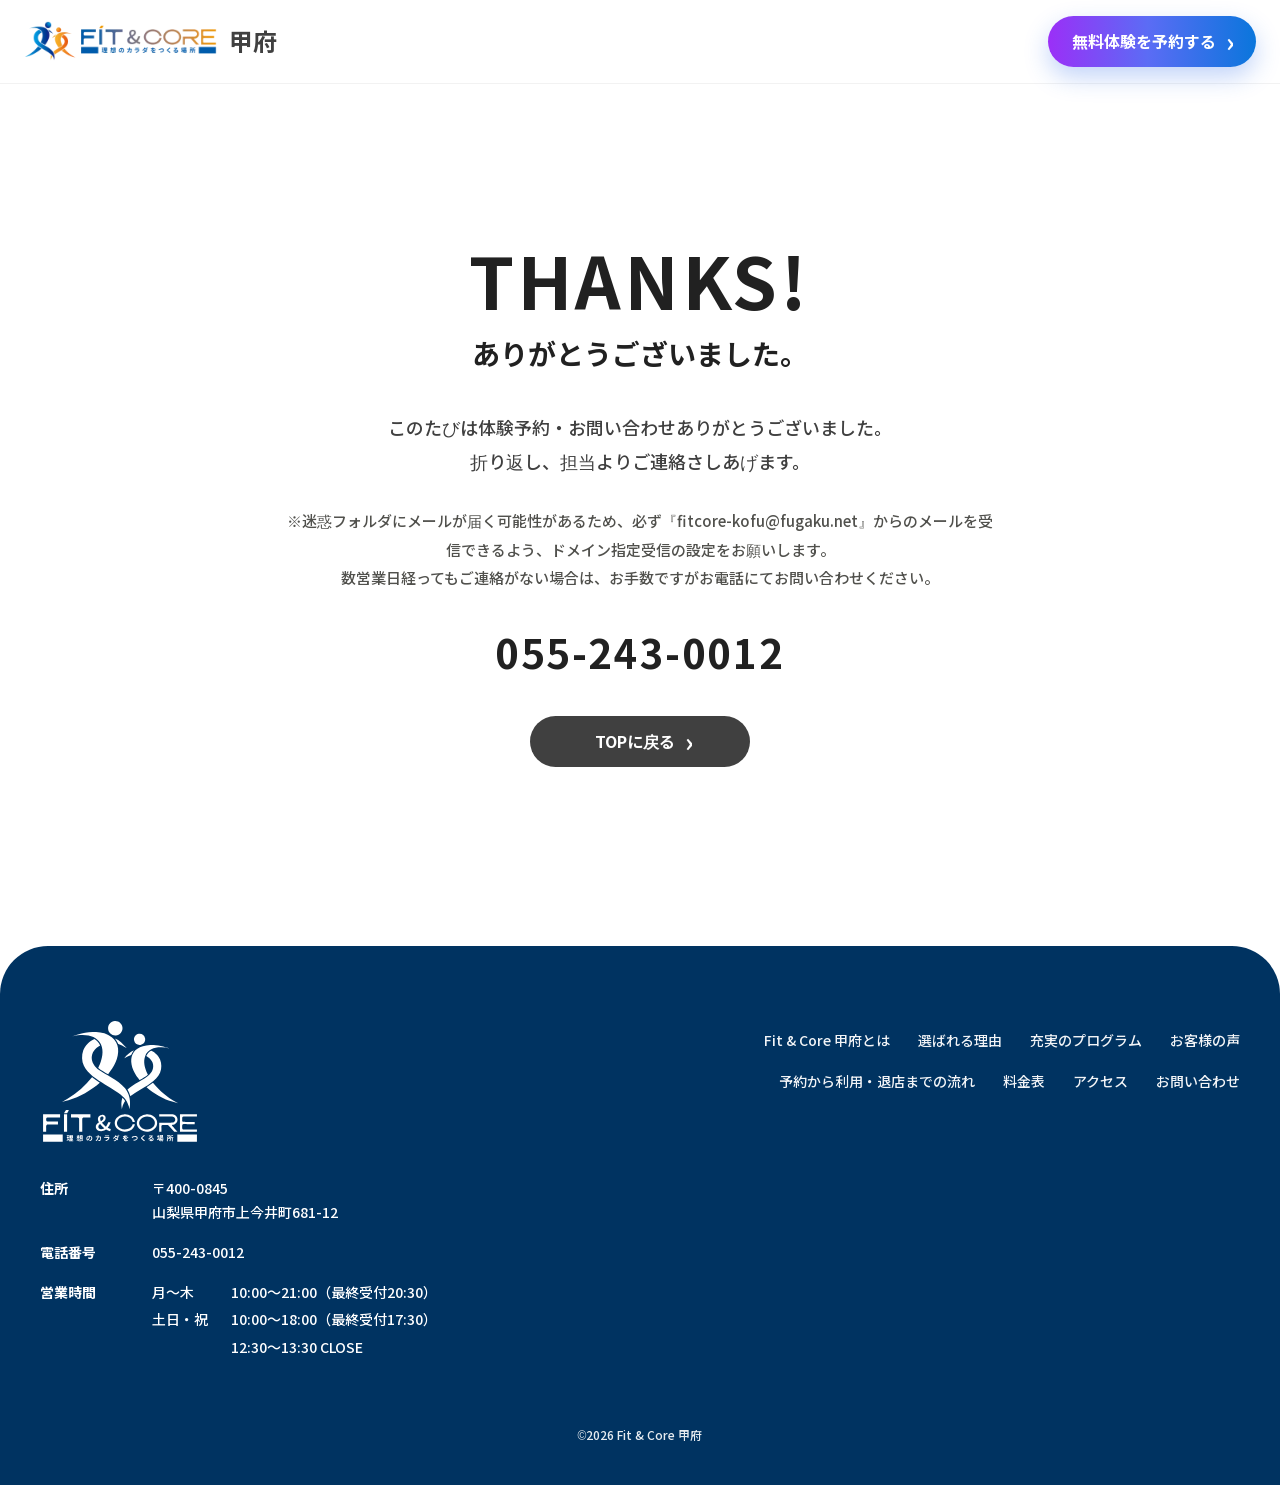
==== thanks.html @ cb9cdcf3 "サンクスページを追加し、TOPと同トーンで完了画面を実装 Co-authored-by: Cursor <cursoragent@cursor.com>" ====
<!DOCTYPE html>
<html lang="ja">
<head>
  <meta charset="UTF-8">
  <meta name="viewport" content="width=device-width, initial-scale=1.0">
  <meta name="description" content="FIT＆CORE 甲府 — お問い合わせ・無料体験予約ありがとうございました。">
  <meta name="robots" content="noindex">
  <title>送信完了 | FIT＆CORE 甲府</title>

  <link rel="preload" href="assets/fonts/noto-sans-jp-subset.woff2" as="font" type="font/woff2" crossorigin>
  <link rel="stylesheet" href="css/fonts.css?v=20260717c">
  <link rel="stylesheet" href="css/style.min.css?v=20260721a">
</head>
<body>
  <div class="site">
  <header class="header">
    <div class="header__inner">
      <a class="header__logo" href="index.html">
        <img src="assets/images/logo-02.webp" alt="FIT＆CORE" width="241" height="50" decoding="async" fetchpriority="low">
        <span class="header__logo-sub">甲府</span>
      </a>
      <a class="btn btn--primary btn--sm header__cta" href="index.html#contact">無料体験を予約する<span class="btn__arrow" aria-hidden="true"></span></a>
      <button class="header__menu-btn" type="button" aria-label="メニューを開く" aria-expanded="false" aria-controls="header-nav">
        <span></span><span></span><span></span>
      </button>
    </div>
  </header>

  <main id="top">
    <section class="section thanks" aria-label="送信完了">
      <div class="thanks__bg" aria-hidden="true">
        <picture>
          <source srcset="assets/images/feature-bg-wave_sp.webp" media="(max-width: 768px)" type="image/webp">
          <img src="assets/images/feature-bg-wave.webp" alt="" width="1512" height="689" decoding="async">
        </picture>
      </div>
      <div class="container">
        <div class="thanks__content">
          <h1 class="thanks__title">THANKS!</h1>
          <p class="thanks__subtitle">ありがとうございました。</p>
          <p class="thanks__message">
            このたびは体験予約・お問い合わせありがとうございました。<br>
            折り返し、担当よりご連絡さしあげます。
          </p>
          <p class="thanks__note">
            ※迷惑フォルダにメールが届く可能性があるため、必ず『fitcore-kofu@fugaku.net』からのメールを受信できるよう、ドメイン指定受信の設定をお願いします。<br>
            数営業日経ってもご連絡がない場合は、お手数ですがお電話にてお問い合わせください。
          </p>
          <a class="thanks__tel" href="tel:0552430012">055-243-0012</a>
          <a class="btn btn--dark btn--sm thanks__back" href="index.html">TOPに戻る<span class="btn__arrow" aria-hidden="true"></span></a>
        </div>
      </div>
    </section>
  </main>

  <footer class="footer">
    <div class="container footer__inner">
      <div class="footer__brand">
        <img class="footer__logo" src="assets/images/logo-footer.svg" alt="FIT＆CORE 甲府" width="160" height="127" loading="lazy" decoding="async">
        <dl class="footer__info">
          <div class="footer__info-row">
            <dt>住所</dt>
            <dd>〒400-0845<br>山梨県甲府市上今井町681-12</dd>
          </div>
          <div class="footer__info-row">
            <dt>電話番号</dt>
            <dd><a href="tel:0552430012">055-243-0012</a></dd>
          </div>
          <div class="footer__info-row">
            <dt>営業時間</dt>
            <dd>
              <dl class="access__hours footer__hours">
                <div class="access__hours-row">
                  <dt>月〜木</dt>
                  <dd>10:00〜21:00（最終受付20:30）</dd>
                </div>
                <div class="access__hours-row">
                  <dt>土日・祝</dt>
                  <dd>10:00〜18:00（最終受付17:30）</dd>
                </div>
                <div class="access__hours-row">
                  <dt></dt>
                  <dd>12:30〜13:30 CLOSE</dd>
                </div>
              </dl>
            </dd>
          </div>
        </dl>
      </div>
      <nav class="footer__nav" aria-label="フッターナビゲーション">
        <ul class="footer__nav-row">
          <li><a href="index.html#about">Fit &amp; Core 甲府とは</a></li>
          <li><a href="index.html#about">選ばれる理由</a></li>
          <li><a href="index.html#program">充実のプログラム</a></li>
          <li><a href="index.html#reviews">お客様の声</a></li>
        </ul>
        <ul class="footer__nav-row">
          <li><a href="index.html#flow">予約から利用・退店までの流れ</a></li>
          <li><a href="index.html#price-table">料金表</a></li>
          <li><a href="index.html#access">アクセス</a></li>
          <li><a href="index.html#contact">お問い合わせ</a></li>
        </ul>
      </nav>
    </div>
    <p class="footer__copy">&copy;2026 Fit &amp; Core 甲府</p>
  </footer>
  </div>

  <div class="header__overlay" id="header-nav" aria-hidden="true" inert>
    <nav class="header__nav" aria-label="メインナビゲーション">
      <a href="index.html#about">Fit &amp; Core 甲府とは</a>
      <a href="index.html#program">充実のプログラム</a>
      <a href="index.html#reviews">お客様の声</a>
      <a href="index.html#flow">予約から利用・退店までの流れ</a>
      <a href="index.html#price-table">料金表</a>
      <a href="index.html#access">アクセス</a>
      <a href="index.html#contact">お問い合わせ</a>
      <a class="btn btn--primary btn--sm header__nav-cta" href="index.html#contact">無料体験を予約する<span class="btn__arrow" aria-hidden="true"></span></a>
    </nav>
  </div>

  <script src="js/main.js?v=20260717c" defer></script>
</body>
</html>
---- css/fonts.css ----
@font-face {
  font-family: "Noto Sans JP";
  font-style: normal;
  font-weight: 400 700;
  font-display: swap;
  src: url("../assets/fonts/noto-sans-jp-subset.woff2") format("woff2");
}
---- css/style.min.css ----
:root{--color-primary:#025cad;--color-primary-dark:#003361;--color-primary-flow:#377fc1;--color-orange:#ef790f;--color-orange-accent:#f25d01;--color-orange-light:#ff9f49;--color-text:#404040;--color-text-muted:#51514d;--color-text-dark:#212121;--color-text-news:#364153;--color-bg:#ffffff;--color-bg-beige:#fefaf6;--color-bg-beige-2:#fdf9f6;--color-bg-blue-light:#f3f9ff;--color-bg-blue-wave:#b2d5f4;--color-bg-blue-soft:#d2e5f7;--color-star:#ef790f;--color-tag-bg:#f1f4fd;--color-tag-text:#7d9ee8;--color-required:#d64a3f;--color-input-bg:#f1f1f1;--color-dark-btn:#404040;--color-submit:#51514d;--font-sans:"Noto Sans JP",sans-serif;--site-max:1920px;--site-width:min(100vw, var(--site-max));--container:min(1200px, calc(100% - 48px));--radius-sm:12px;--radius-md:16px;--radius-lg:24px;--radius-pill:67px;--shadow-card:0 4px 24px rgba(2, 92, 173, 0.06)}*,::after,::before{box-sizing:border-box}picture{display:block}.hero__visual picture{width:100%;height:100%}.hero__decor picture{width:100%}.about__bg picture,.about__photos picture,.access__accent picture,.contact__bg picture,.facility__bg picture,.flow__bg picture,.pricing__bg picture,.programs__bg picture,.reviews__accents picture,.thanks__bg picture{display:contents}.campaign-banner picture,.facility-card picture,.pricing-campaign picture,.pricing-visit picture{width:100%}html{scroll-behavior:smooth;scroll-padding-top:96px}body{margin:0;font-family:var(--font-sans);font-size:16px;line-height:1.7;color:var(--color-text);background:#fff}.site{width:100%;max-width:var(--site-max);margin-inline:auto;overflow-x:hidden;background:var(--color-bg)}img{max-width:100%;height:auto;vertical-align:middle}a{color:inherit;text-decoration:none}ul{margin:0;padding:0;list-style:none}.container{width:var(--container);margin-inline:auto}.visually-hidden{position:absolute;width:1px;height:1px;padding:0;margin:-1px;overflow:hidden;clip:rect(0,0,0,0);white-space:nowrap;border:0}.btn{display:inline-flex;align-items:center;justify-content:center;gap:8px;font-family:var(--font-sans);font-weight:500;border:none;cursor:pointer;transition:opacity .2s,transform .2s}.btn:hover{opacity:.9}.btn__arrow{display:inline-flex;align-items:center;justify-content:center;flex-shrink:0;line-height:1}.btn__arrow::after{content:"›";font-size:1.55em;font-weight:700;line-height:1;transform:translateY(-.05em)}.btn--primary{background:linear-gradient(90deg,#9b2ff7 0,#5b6cf5 48%,#0a76dc 100%);color:#fff;border-radius:var(--radius-pill);box-shadow:0 10px 24px rgba(37,99,235,.28)}.btn--orange{background:var(--color-orange-accent);color:#fff;border-radius:var(--radius-pill)}.btn--dark{background:var(--color-dark-btn);color:#fff;border-radius:var(--radius-pill)}.btn--submit{background:var(--color-submit);color:#fff;border-radius:71px;min-width:296px;min-height:49px;font-size:14px;font-weight:700}.btn--sm{min-height:51px;padding:0 22px 0 24px;gap:10px;font-size:16px;font-weight:700}.btn--lg{min-height:77px;padding:0 40px;gap:12px;font-size:24px;font-weight:700}.btn--lg .btn__arrow::after{font-size:1.7em}.btn--sm .btn__arrow::after{font-size:1.6em}.hero .btn--lg{width:100%;max-width:420px;padding:0 36px 0 32px;justify-content:center}.hero .btn--lg .btn__arrow{margin-left:auto}.section-heading{margin-bottom:40px}.section-heading--center{display:flex;flex-direction:column;align-items:center;justify-content:flex-start;text-align:center}.section-heading--white .section-heading__title{color:#fff}.section-heading__dots{display:block;width:46px;height:10px;margin:0 0 16px;padding:0;position:relative;flex-shrink:0;line-height:0}.section-heading--center .section-heading__dots{margin-inline:auto}.section-heading__dots::before{content:"";display:block;width:10px;height:10px;border-radius:50%;background:var(--color-primary);box-shadow:18px 0 0 #ffcf21,36px 0 0 #ef9805}.section-heading__title{margin:0;font-size:clamp(1.5rem, 3vw, 2.25rem);font-weight:700;line-height:1.5;color:var(--color-text)}.section-heading--center .section-heading__title{width:fit-content;max-width:100%;margin-inline:auto;text-align:center}.section-heading__title--sm{font-size:clamp(1.25rem, 2.5vw, 2rem)}.section-heading__title--blue{color:var(--color-primary);font-size:clamp(1.75rem, 3vw, 2.5rem)}.section-heading--inline{margin-bottom:24px}.section{padding:80px 0}.header{position:sticky;top:0;z-index:100;background:rgba(255,255,255,.96);backdrop-filter:blur(8px);border-bottom:1px solid rgba(0,0,0,.05)}.header__inner{display:flex;align-items:center;justify-content:space-between;gap:16px;width:100%;max-width:none;min-height:83px;padding-inline:24px}.header__logo{display:flex;align-items:center;gap:12px}.header__logo img{width:auto;height:40px}.header__logo-sub{font-size:24px;font-weight:700;color:var(--color-text)}.header__menu-btn{display:none;position:relative;z-index:120;flex-direction:column;justify-content:center;gap:5px;width:44px;height:44px;padding:0;background:0 0;border:none;cursor:pointer}.header__menu-btn span{display:block;width:22px;height:2px;margin-inline:auto;background:var(--color-text);border-radius:1px;transition:transform .28s ease,opacity .2s ease;transform-origin:center}.header__overlay{display:none}.header__nav{display:none}.br-pc{display:inline}.hero{position:relative;overflow:hidden;background:#fff}.hero__visual{position:absolute;z-index:1;pointer-events:none}.hero__visual img{display:block;width:100%;height:100%;object-fit:cover;object-position:top center;border-radius:0}.hero__decor{position:absolute;left:0;right:0;bottom:0;z-index:3;pointer-events:none;line-height:0}.hero__wave{display:block;width:100%;height:auto}.hero__fade{position:absolute;z-index:2;pointer-events:none}.hero__bottom-fade{position:absolute;left:0;right:0;bottom:0;z-index:3;height:clamp(120px,20vw,220px);pointer-events:none;background:linear-gradient(to bottom,rgba(255,255,255,0) 0,rgba(255,255,255,.35) 35%,rgba(255,255,255,.75) 65%,rgba(255,255,255,.95) 85%,#fff 100%)}.hero__inner{position:relative;z-index:4}.hero__content{position:relative;width:100%}.hero__title{margin:0 0 20px;font-size:clamp(2.5rem, 5vw, 4.5rem);font-weight:700;line-height:1.25;color:var(--color-text);letter-spacing:.02em}.hero__lead{margin:0 0 36px;font-size:20px;font-weight:500;line-height:1.7;color:var(--color-text)}.hero__campaign{position:relative;width:100%;max-width:420px;margin-bottom:28px;padding-top:18px}.hero__campaign-note{position:absolute;top:0;left:50%;z-index:2;transform:translateX(-50%);display:inline-flex;align-items:center;justify-content:center;margin:0;padding:6px 18px;white-space:nowrap;font-size:15px;font-weight:700;line-height:1.4;color:var(--color-primary);background:#fff;border:1.5px solid var(--color-primary);border-radius:var(--radius-pill)}.hero__zeros{display:flex;align-items:stretch;gap:0;padding:28px 12px 22px;background:#fff;border:1px solid #e6e6e6;border-radius:20px;box-shadow:0 8px 28px rgba(64,64,64,.06)}.hero__zero{flex:1;display:flex;flex-direction:column;align-items:center;justify-content:center;text-align:center;padding:0 8px}.hero__zero+.hero__zero{border-left:1.5px dotted #cfcfcf}.hero__zero-label{margin:0 0 4px;font-size:15px;font-weight:700;line-height:1.4;color:var(--color-text)}.hero__zero-value{margin:0;font-size:18px;font-weight:700;color:var(--color-orange);line-height:1}.hero__zero-value span{font-size:clamp(2.75rem, 5vw, 3.75rem);font-family:Helvetica,Arial,"Noto Sans JP",sans-serif;font-weight:700;line-height:1;letter-spacing:-.02em}@media (min-width:1024px){.hero{min-height:980px}.hero__visual{top:0;right:0;left:45%;bottom:0;width:auto;height:auto}.hero__visual img{object-position:58% top}.hero__decor{width:100%;bottom:-38%}.hero__fade{top:0;bottom:0;left:45%;width:min(220px,16vw);background:linear-gradient(90deg,#fff 0,rgba(255,255,255,.85) 28%,rgba(255,255,255,.35) 62%,rgba(255,255,255,0) 100%)}.hero__bottom-fade{height:200px}.hero__inner{padding:56px 24px 140px;padding-left:max(24px,calc((var(--site-width) - 1512px)/ 2 + 80px))}.hero__content{max-width:520px;margin:0}.hero__title{font-size:64px}.hero__campaign-note{font-size:16px;padding:7px 22px}.hero__zeros{padding:32px 8px 24px}.hero__zero-label{font-size:16px}.hero__zero-value{font-size:20px}.hero__zero-value span{font-size:64px}}@media (max-width:1023px){.hero{min-height:auto;padding-bottom:0}.hero__visual{position:relative;width:100%;height:320px;margin-bottom:0;overflow:hidden}.hero__visual::after{content:"";position:absolute;left:0;right:0;bottom:0;z-index:2;height:clamp(120px,32vw,180px);pointer-events:none;background:linear-gradient(to bottom,rgba(255,255,255,0) 0,rgba(255,255,255,.25) 28%,rgba(255,255,255,.7) 58%,rgba(255,255,255,.95) 82%,#fff 100%)}.hero__decor{position:absolute;left:0;right:0;bottom:-18%}.hero__fade{display:none}.hero__bottom-fade{display:none}.hero__inner{padding:28px 24px 100px}.hero__campaign{max-width:none}.hero__campaign-note{font-size:13px;padding:5px 14px}.hero .btn--lg{max-width:none;font-size:18px;min-height:64px}}.campaign-banner{position:relative;z-index:5;padding:0 0 48px;margin-top:-200px;background:0 0}.campaign-banner__img{display:block;width:100%;max-width:900px;margin-inline:auto;border-radius:23px}@media (max-width:1023px){.campaign-banner{margin-top:-96px;padding:0 16px 32px}}.about{position:relative;overflow:hidden;background:#fff;padding-top:100px;padding-bottom:100px}.about__bg{position:absolute;inset:0;z-index:0;pointer-events:none}.about__bg img{position:absolute;left:0;top:2%;width:100%;height:auto;max-width:none}.about>.container{position:relative;z-index:1}.about__top{display:grid;grid-template-columns:minmax(280px,380px) 1fr;gap:64px 72px;align-items:start;margin-bottom:96px}.about__photos{position:relative;min-height:360px}.about__photo{border-radius:16px;object-fit:cover}.about__photo--1{position:relative;z-index:2;width:74%;box-shadow:0 12px 32px rgba(64,64,64,.12)}.about__photo--2{position:absolute;right:0;bottom:0;width:58%;box-shadow:0 12px 32px rgba(64,64,64,.12)}.about .section-heading{margin-bottom:0}.about .section-heading__dots{margin-bottom:24px}.about .section-heading__title{font-size:clamp(1.5rem, 2.6vw, 2rem);line-height:1.75}.about .section-heading__title::after{content:"";display:block;width:72px;height:5px;margin-top:28px;background:var(--color-primary);border-radius:3px}.about__text p{margin:28px 0 0;font-size:16px;font-weight:500;line-height:2;color:var(--color-text)}.about__text p+p{margin-top:20px}.feature-cards{display:grid;grid-template-columns:repeat(3,1fr);gap:32px}.feature-card{display:flex;flex-direction:column;align-items:center;padding:48px 28px 44px;text-align:center;background:#fffaf7;border-radius:20px}.feature-card__icon{display:flex;align-items:center;justify-content:center;width:72px;height:72px;margin-bottom:28px}.feature-card__icon img{display:block;width:100%;height:100%;object-fit:contain}.feature-card__title{margin:0;font-size:22px;font-weight:700;color:var(--color-text);line-height:1.4}.feature-card__title::after{content:"";display:block;width:56px;height:4px;margin:18px auto 0;background:var(--color-primary);border-radius:2px}.feature-card__text{margin:20px 0 0;font-size:15px;font-weight:500;color:var(--color-text-muted);line-height:1.8}.programs{position:relative;overflow:hidden;background:#fff;padding-top:clamp(140px,14vw,220px);padding-bottom:clamp(140px,14vw,220px);min-height:calc(var(--site-width) * 689 / 1512 + 120px)}.programs__bg{position:absolute;inset:0;z-index:0;pointer-events:none}.programs__bg img{position:absolute;left:0;top:0;width:100%;height:100%;max-width:none;object-fit:contain;object-position:center center}.programs .container{position:relative;z-index:1}.programs__intro{margin-bottom:0}.programs .section-heading{margin-bottom:56px}.programs__grid{display:grid;grid-template-columns:minmax(280px,1fr) minmax(320px,1.05fr);gap:48px 64px;align-items:center}.programs__catch{margin:0 0 20px;font-size:clamp(1.75rem, 3vw, 2.75rem);font-weight:700;color:var(--color-primary);line-height:1.35}.programs__catch::after{content:"";display:block;width:72px;height:5px;margin-top:18px;background:var(--color-orange-accent);border-radius:3px}.programs__lead p{margin:0;font-size:18px;font-weight:500;line-height:1.8;color:var(--color-text)}.program-tags{display:grid;grid-template-columns:1fr 1fr;gap:16px 18px}.program-tags li{display:flex;flex-direction:column;align-items:center;justify-content:center;min-height:88px;padding:18px 16px;font-size:18px;font-weight:700;color:var(--color-primary);text-align:center;line-height:1.4;background:#fff;border:1.5px solid #b7d4ef;border-radius:16px;box-shadow:none}.program-tags small{font-size:13px;font-weight:700}.facility{position:relative;overflow:hidden;background:#fff;padding-top:0;padding-bottom:120px}.facility__bg{position:absolute;inset:0;z-index:0;pointer-events:none}.facility__bg-wave{position:absolute;left:0;top:0;width:100%;height:auto;max-width:none;z-index:2}.facility__bg-fill{position:absolute;left:0;right:0;top:clamp(160px,22vw,280px);bottom:0;width:100%;height:auto;object-fit:cover;object-position:center top;max-width:none;z-index:1}.facility>.container{position:relative;z-index:1;padding-top:clamp(220px,30vw,360px)}.facility .section-heading--inline{margin-bottom:40px}.facility .section-heading__title--blue{font-size:clamp(1.75rem, 3vw, 2.25rem)}.facility .section-heading__title--blue::after{content:"";display:block;width:64px;height:5px;margin-top:14px;background:var(--color-primary);border-radius:3px}.facility__grid{display:grid;grid-template-columns:repeat(6,1fr);gap:24px}.facility-card{grid-column:span 2;margin:0;padding:14px;overflow:hidden;background:#fff;border-radius:20px;box-shadow:0 8px 24px rgba(2,92,173,.06)}.facility-card--large{grid-column:span 3}.facility-card img{display:block;width:100%;aspect-ratio:16/11;object-fit:cover;border-radius:12px}.facility-card--large img{aspect-ratio:16/10}.facility-card__body{padding:16px 4px 8px}.facility-card__name{margin:0 0 8px;font-size:16px;font-weight:700;color:var(--color-text);line-height:1.4}.facility-card__desc{margin:0;font-size:13px;font-weight:500;color:var(--color-text-muted);line-height:1.6}.reviews{position:relative;overflow:hidden;background:#fff;padding-top:120px;padding-bottom:120px}.reviews__accents{position:absolute;inset:0;z-index:0;pointer-events:none}.reviews__accent{position:absolute;display:block;width:min(440px,40vw);height:auto;max-width:none}.reviews__accent--left{left:-18%;top:48%;transform:translateY(-50%);width:min(520px,46vw)}.reviews__accent--right{right:-14%;top:48%;transform:translateY(-50%);width:min(480px,42vw)}.reviews>.container{position:relative;z-index:1}.reviews .section-heading{margin-bottom:48px}.reviews__grid{display:grid;grid-template-columns:repeat(2,1fr);gap:28px;margin-bottom:48px}.review-card{position:relative;padding:28px 32px 32px;background:#fffaf7;border-radius:16px;overflow:hidden}.review-card__head{display:flex;align-items:center;justify-content:space-between;gap:16px;margin-bottom:18px}.review-card__meta{display:inline-flex;align-items:center;gap:12px;font-size:20px;font-weight:700;color:var(--color-text);line-height:1.3}.review-card__meta::before{content:"";display:block;width:5px;height:1.15em;flex-shrink:0;background:var(--color-orange-accent);border-radius:2px}.review-card__stars{color:var(--color-star);font-size:20px;letter-spacing:2px;line-height:1}.review-card p{position:relative;z-index:1;margin:0;font-size:16px;font-weight:500;line-height:1.8;color:var(--color-text)}.reviews__action{text-align:center}.reviews__action .btn{min-width:280px;min-height:56px;padding:0 36px;font-size:18px;font-weight:700}.flow{padding:0}.flow__panel{position:relative;overflow:hidden;margin:0 24px;padding:120px 0;background:var(--color-primary-flow);border-radius:48px}.flow__bg{position:absolute;inset:0;z-index:0;pointer-events:none}.flow__bg img{position:absolute;left:0;top:0;width:100%;height:100%;max-width:none;object-fit:cover;object-position:center center}.flow__panel .container{position:relative;z-index:1}.flow__grid{display:grid;grid-template-columns:repeat(2,1fr);gap:16px}.flow-card{padding:32px;background:#fff;border-radius:var(--radius-md)}.flow-card__step{margin:0 0 8px;font-size:24px;font-weight:700;color:var(--color-orange-accent)}.flow-card__title{margin:0 0 12px;font-size:24px;font-weight:700;color:var(--color-primary)}.flow-card__text{margin:0;font-size:18px;font-weight:700;color:var(--color-primary);line-height:1.6}.pricing{position:relative;overflow:hidden;background:#fff;padding-top:clamp(100px,11vw,160px);padding-bottom:120px}.pricing__bg{position:absolute;inset:0;z-index:0;pointer-events:none}.pricing__bg-wave{position:absolute;left:0;top:clamp(72px,8vw,120px);width:100%;height:auto;max-width:none;z-index:1}.pricing__bg-fill{position:absolute;left:0;right:0;top:clamp(260px,32vw,420px);bottom:0;background:var(--color-bg-beige);z-index:0}.pricing .container{position:relative;z-index:1}.pricing .section-heading{margin-top:0;margin-bottom:40px}.pricing-campaign{display:block;position:relative;z-index:2;max-width:960px;margin:0 auto clamp(200px,26vw,360px);transition:opacity .2s ease,transform .2s ease}.pricing-campaign:hover{opacity:.96;transform:translateY(-2px)}.pricing-campaign__img{display:block;width:100%;height:auto;border-radius:24px}.pricing-visit{display:block;max-width:912px;margin:0 auto 48px;transition:opacity .2s ease,transform .2s ease}.pricing-visit:hover{opacity:.96;transform:translateY(-2px)}.pricing-visit__img{display:block;width:100%;height:auto}.yen{display:inline-block;font-size:.68em;font-weight:700;line-height:1;margin-left:.05em;transform:translateY(-.05em)}.price-cards{display:flex;flex-direction:column;gap:20px;max-width:912px;margin-inline:auto}.price-card{padding:28px 36px 32px;background:#fff;border:1px solid rgba(64,64,64,.08);border-radius:var(--radius-md);box-shadow:0 8px 28px rgba(64,64,64,.06)}.price-card__label{display:flex;align-items:center;gap:12px;margin:0 0 18px;font-size:22px;font-weight:700;color:#f68824;line-height:1.3}.price-card__label::before{content:"";display:block;width:5px;height:1.15em;flex-shrink:0;background:#f68824;border-radius:2px}.price-promo{display:flex;align-items:center;justify-content:space-between;gap:16px;margin-bottom:16px;padding:14px 22px;background:#f68824;border-radius:8px;color:#fff;font-size:16px;font-weight:700;line-height:1.4}.price-promo strong{font-size:1.35em;font-weight:700}.price-card__sub{margin:8px 0 12px;font-size:18px;font-weight:700;color:var(--color-text)}.price-row{display:flex;align-items:center;justify-content:space-between;gap:16px;padding:10px 4px;font-size:18px;font-weight:700;color:var(--color-text)}.price-row__value{font-size:20px;white-space:nowrap}.price-row__value em{font-style:normal;color:#f68824}.price-ticket{display:flex;align-items:center;gap:12px;padding:14px 4px;font-weight:700;color:var(--color-text)}.price-ticket__count{flex-shrink:0;font-size:18px}.price-pilates__line,.price-ticket__line{flex:1 1 auto;min-width:24px;height:0;border-top:2px dotted #cfcfcf}.price-ticket__unit{flex-shrink:0;padding:6px 12px;font-size:14px;color:var(--color-orange-accent);border:1.5px solid var(--color-orange-accent);border-radius:6px;white-space:nowrap}.price-ticket__total{flex-shrink:0;font-size:22px;white-space:nowrap}.price-pilates{display:flex;align-items:center;gap:12px;padding:14px 4px;font-weight:700;color:var(--color-text)}.price-pilates__count{flex-shrink:0;min-width:2.2em;font-size:18px}.price-badge{flex-shrink:0;display:inline-flex;align-items:center;justify-content:center;padding:4px 12px;font-size:13px;font-weight:700;line-height:1.3;border-radius:999px;white-space:nowrap}.price-badge--member{color:var(--color-primary);border:1.5px solid var(--color-primary);background:#fff}.price-badge--guest{color:#888;border:1.5px solid #bdbdbd;background:#fff}.price-pilates__time{flex-shrink:0;font-size:16px;white-space:nowrap}.price-pilates__price{flex-shrink:0;font-size:22px;white-space:nowrap}.access{position:relative;overflow:hidden;background:#fff;padding-top:100px;padding-bottom:120px}.access .section-heading{margin-bottom:56px}.access__grid{display:grid;grid-template-columns:1fr 1fr;gap:48px 56px;align-items:start}.access__map-col{position:relative;display:flex;flex-direction:column;align-items:center;gap:28px}.access__accent{position:absolute;left:-28%;top:8%;z-index:0;width:min(420px,70%);pointer-events:none;opacity:.55}.access__accent img{display:block;width:100%;height:auto}.access__map{position:relative;z-index:1;width:100%;overflow:hidden;border-radius:28px;aspect-ratio:1/1;background:#f3f3f3}.access__map iframe{display:block;width:100%;height:100%;border:0}.access__action{position:relative;z-index:1;text-align:center}.access__action .btn{min-width:240px;min-height:56px;padding:0 32px;font-size:18px;font-weight:700}.access__info{padding:36px 40px 40px;background:#fef8f4;border-radius:28px}.access__block{margin-bottom:28px}.access__block:last-of-type{margin-bottom:24px}.access__label{margin:0 0 10px;font-size:18px;font-weight:700;color:var(--color-orange-accent);line-height:1.4}.access__block p{margin:0;font-size:18px;font-weight:700;line-height:1.7;color:var(--color-text)}.access__contact{display:flex;flex-direction:column;align-items:flex-start;gap:12px}.access__line{display:inline-flex;align-items:center;justify-content:center;min-width:220px;min-height:48px;padding:10px 24px;font-size:16px;font-weight:700;color:#fff;background:#06c755;border-radius:var(--radius-pill);line-height:1.2;transition:opacity .2s ease,transform .2s ease}.access__line:hover{opacity:.92}.access__tel{display:inline-flex;align-items:center;justify-content:flex-start;padding:0;font-size:28px;font-weight:700;color:var(--color-text);background:0 0;border:none;border-radius:0;line-height:1.2}.access__hours{margin:0;display:flex;flex-direction:column;gap:6px}.access__hours-row{display:grid;grid-template-columns:5.5em 1fr;gap:12px 16px;align-items:baseline}.access__hours-row dd,.access__hours-row dt{margin:0;font-size:18px;font-weight:700;line-height:1.7;color:var(--color-text)}.access__hours-row dt{white-space:nowrap}.access__parking{margin:8px 0 0;font-size:20px;font-weight:700;color:var(--color-orange-accent);line-height:1.4}.news{padding-top:100px;padding-bottom:120px;background:#fff}.news .section-heading{margin-bottom:48px}.news-list{max-width:960px;margin-inline:auto;border-top:1px solid #e5e7eb}.news-item{border-bottom:1px solid #e5e7eb}.news-item__link{display:grid;grid-template-columns:140px minmax(0,1fr) auto;gap:24px;align-items:center;padding:28px 8px 28px 0;color:inherit}.news-item__link:hover .news-item__title{color:var(--color-primary)}.news-item__thumb{width:140px;height:100px;flex-shrink:0;border-radius:12px;background:url("data:image/svg+xml,%3Csvg xmlns='http://www.w3.org/2000/svg' viewBox='0 0 120 86' fill='none'%3E%3Crect width='120' height='86' rx='8' fill='%23e8e8e8'/%3E%3Cpath d='M18 62L42 34l18 18 14-16 28 26H18z' fill='%23cfcfcf'/%3E%3Ccircle cx='84' cy='26' r='8' fill='%23cfcfcf'/%3E%3C/svg%3E") center/cover no-repeat;background-color:#e8e8e8}.news-item__body{min-width:0;padding-right:8px}.news-item__meta{display:flex;align-items:center;gap:12px;margin-bottom:10px}.news-item__meta time{font-size:14px;font-weight:500;color:#6b7280}.news-item__tag{display:inline-flex;align-items:center;justify-content:center;padding:4px 14px;font-size:13px;font-weight:700;color:var(--color-tag-text);background:var(--color-tag-bg);border:1px solid #c5d4f5;border-radius:999px;line-height:1.3}.news-item__title{margin:0 0 8px;font-size:20px;font-weight:700;color:var(--color-text-dark);line-height:1.4}.news-item__excerpt{margin:0;font-size:14px;font-weight:500;color:#6b7280;line-height:1.6;white-space:nowrap;overflow:hidden;text-overflow:ellipsis}.news-item__more{position:relative;display:flex;align-items:center;justify-content:center;align-self:stretch;width:88px;flex-shrink:0;border-left:1px solid #e5e7eb}.news-item__more::after{content:"→";display:flex;align-items:center;justify-content:center;width:48px;height:48px;font-size:20px;font-weight:700;line-height:1;color:#fff;background:var(--color-primary);border-radius:50%}.news__action{margin-top:48px;text-align:center}.news__action .btn{min-width:280px;min-height:64px;padding:0 40px;font-size:22px;font-weight:700}.contact{position:relative;overflow:hidden;padding-top:clamp(140px,22vw,220px);padding-bottom:120px;background:#fff}.contact__bg{position:absolute;inset:0;z-index:0;pointer-events:none}.contact__bg-fill{position:absolute;left:0;right:0;top:calc(var(--site-width) * 366 / 1512 * .35);bottom:0;background:#fefaf6;z-index:0}.contact__bg-wave{position:absolute;left:0;top:0;display:block;width:100%;height:auto;max-width:none;z-index:1}.contact>.container{position:relative;z-index:1}.contact .section-heading{margin-bottom:48px}.contact .section-heading__title{font-size:clamp(1.35rem, 2.8vw, 2rem)}.contact-form{max-width:690px;margin-inline:auto;padding:48px 56px;background:#fff;border:1px solid rgba(64,64,64,.08);border-radius:24px;box-shadow:0 8px 32px rgba(64,64,64,.06)}.form-row{margin-bottom:24px}.form-row--split{display:grid;grid-template-columns:1fr 1fr;gap:16px}.form-field{display:block;margin-bottom:28px}.form-field__control{display:block;margin-top:10px}.form-field__control+.form-field__control{margin-top:12px}.form-field__label{display:flex;align-items:center;gap:10px;margin-bottom:10px;font-size:16px;font-weight:700;color:var(--color-text-dark)}.form-field__required{padding:3px 10px;font-size:12px;font-weight:700;color:#fff;background:#f28b8b;border-radius:6px;line-height:1.3}.form-field input,.form-field textarea,.form-field__control input{width:100%;padding:16px 18px;font-family:inherit;font-size:15px;color:var(--color-text-dark);background:var(--color-input-bg);border:none;border-radius:8px}.form-field input::placeholder,.form-field__control input::placeholder{color:#9a9a9a}.form-field textarea{resize:vertical;min-height:120px}.contact-form__embed-note{margin:8px 0 28px;font-size:15px;font-weight:500;color:#6b7280;text-align:center}.form-check{display:flex;align-items:center;gap:8px;margin-bottom:24px;font-size:16px;cursor:pointer}.form-check a{color:var(--color-primary);text-decoration:underline}.contact-form .btn--submit{display:flex;margin-inline:auto}.thanks{position:relative;overflow:hidden;background:#fff;padding-top:clamp(100px,12vw,160px);padding-bottom:clamp(120px,14vw,200px);min-height:calc(var(--site-width) * 689 / 1512 + 80px)}.thanks__bg{position:absolute;inset:0;z-index:0;pointer-events:none}.thanks__bg img{position:absolute;left:0;top:0;width:100%;height:100%;max-width:none;object-fit:contain;object-position:center center}.thanks .container{position:relative;z-index:1}.thanks__content{display:flex;flex-direction:column;align-items:center;text-align:center;max-width:720px;margin-inline:auto}.thanks__title{margin:0 0 12px;font-size:clamp(2.75rem, 6vw, 4.5rem);font-weight:700;line-height:1.15;letter-spacing:.04em;color:var(--color-text-dark)}.thanks__subtitle{margin:0 0 36px;font-size:clamp(1.35rem, 2.8vw, 1.75rem);font-weight:700;line-height:1.5;color:var(--color-text-dark)}.thanks__message{margin:0 0 28px;font-size:clamp(.95rem, 1.6vw, 1.125rem);font-weight:500;line-height:1.9;color:var(--color-text)}.thanks__note{margin:0 0 36px;font-size:clamp(.8125rem, 1.3vw, .9375rem);font-weight:500;line-height:1.9;color:var(--color-text-muted)}.thanks__tel{display:inline-block;margin:0 0 40px;font-size:clamp(1.75rem, 4vw, 2.5rem);font-weight:700;line-height:1.2;letter-spacing:.04em;color:var(--color-text-dark);transition:opacity .2s}.thanks__tel:hover{opacity:.75}.thanks__back{min-width:220px;padding-inline:36px 28px}.footer{background:var(--color-primary-dark);color:#fff;padding:72px 0 40px;border-radius:48px 48px 0 0}.footer__inner{display:flex;align-items:flex-start;justify-content:space-between;gap:48px 64px;padding-bottom:56px}.footer__brand{flex:0 1 520px;max-width:520px}.footer__logo{display:block;width:min(160px,42%);height:auto;margin-bottom:32px}.footer__info{margin:0;display:flex;flex-direction:column;gap:16px}.footer__info-row{display:grid;grid-template-columns:5.5em 1fr;gap:16px 24px;align-items:start}.footer__info-row dt{margin:0;font-size:14px;font-weight:700;line-height:1.7;white-space:nowrap}.footer__info-row dd{margin:0;font-size:14px;font-weight:500;line-height:1.7}.footer__info-row a{color:inherit}.footer__hours{gap:4px}.footer__hours .access__hours-row{grid-template-columns:4.8em 1fr;gap:4px 12px}.footer__hours .access__hours-row dd,.footer__hours .access__hours-row dt{font-size:14px;font-weight:500;color:inherit}.footer__nav{display:flex;flex-direction:column;align-items:flex-end;gap:14px;padding-top:8px;margin-left:auto}.footer__nav-row{display:flex;flex-wrap:wrap;justify-content:flex-end;gap:12px 28px}.footer__nav a{font-size:14px;font-weight:500;white-space:nowrap;opacity:.95}.footer__nav a:hover{opacity:1;text-decoration:underline}.footer__copy{margin:0;padding-top:8px;font-size:12px;font-weight:500;text-align:center;opacity:.9}@media (max-width:1024px){.about__top,.access__grid,.programs__grid{grid-template-columns:1fr}.about__photos{max-width:420px;min-height:300px;margin-inline:auto}.about__bg img{top:0}.programs{padding-top:100px;padding-bottom:120px;min-height:calc(var(--site-width) * 689 / 1512 + 80px)}.thanks{padding-top:80px;padding-bottom:120px;min-height:calc(var(--site-width) * 689 / 1512 + 60px)}.facility>.container{padding-top:clamp(180px,34vw,280px)}.facility__bg-fill{top:clamp(120px,24vw,200px)}.feature-cards{grid-template-columns:repeat(2,1fr)}.facility__grid{grid-template-columns:repeat(2,1fr)}.facility-card,.facility-card--large{grid-column:span 1}}@media (max-width:768px){:root{--container:calc(100% - 32px)}.br-pc{display:none}.section{padding:48px 0}.section-heading{margin-bottom:28px}.section-heading__title{font-size:clamp(1.25rem, 5.2vw, 1.6rem)}body.is-menu-open{overflow:hidden}.header{z-index:120}.header__inner{position:relative;z-index:2;min-height:64px;padding-inline:16px}.header__logo img{height:32px}.header__logo-sub{font-size:18px}.header__cta{display:none}.header__menu-btn{display:flex}.header--open .header__menu-btn span:first-child{transform:translateY(7px) rotate(45deg)}.header--open .header__menu-btn span:nth-child(2){opacity:0;transform:scaleX(0)}.header--open .header__menu-btn span:nth-child(3){transform:translateY(-7px) rotate(-45deg)}.header__overlay{display:block;position:fixed;inset:0;z-index:110;padding:88px 24px 40px;background:linear-gradient(180deg,rgba(255,255,255,.98) 0,rgba(254,250,246,.98) 100%);backdrop-filter:blur(18px);-webkit-backdrop-filter:blur(18px);opacity:0;visibility:hidden;pointer-events:none;transition:opacity .32s ease,visibility .32s ease;overflow-y:auto;-webkit-overflow-scrolling:touch}.header__overlay.is-open{opacity:1;visibility:visible;pointer-events:auto}.header__nav{position:relative;z-index:1;display:flex;flex-direction:column;align-items:stretch;justify-content:center;gap:4px;min-height:calc(100dvh - 128px);max-width:420px;width:100%;margin-inline:auto;opacity:0;transform:translateY(16px);transition:opacity .35s ease 40ms,transform .35s ease 40ms}.header__overlay.is-open .header__nav{opacity:1;transform:translateY(0)}.header__nav a:not(.btn){display:block;padding:16px 8px;font-size:18px;font-weight:700;line-height:1.4;color:var(--color-text);text-align:center;border-bottom:1px solid rgba(64,64,64,.08);opacity:0;transform:translateY(10px);transition:opacity .35s ease,transform .35s ease,color .2s ease}.header__overlay.is-open .header__nav a:not(.btn){opacity:1;transform:translateY(0)}.header__overlay.is-open .header__nav a:not(.btn):first-child{transition-delay:60ms}.header__overlay.is-open .header__nav a:not(.btn):nth-child(2){transition-delay:0.1s}.header__overlay.is-open .header__nav a:not(.btn):nth-child(3){transition-delay:0.14s}.header__overlay.is-open .header__nav a:not(.btn):nth-child(4){transition-delay:0.18s}.header__overlay.is-open .header__nav a:not(.btn):nth-child(5){transition-delay:0.22s}.header__overlay.is-open .header__nav a:not(.btn):nth-child(6){transition-delay:0.26s}.header__overlay.is-open .header__nav a:not(.btn):nth-child(7){transition-delay:0.3s}.header__nav a:not(.btn):focus-visible,.header__nav a:not(.btn):hover{color:var(--color-primary)}.header__nav-cta{margin-top:28px;width:100%;min-height:52px;font-size:16px;opacity:0;transform:translateY(10px);transition:opacity .35s ease .34s,transform .35s ease .34s}.header__overlay.is-open .header__nav-cta{opacity:1;transform:translateY(0)}.hero__visual{height:clamp(240px,62vw,300px)}.hero__visual::after{height:clamp(100px,30vw,140px)}.hero__fade{display:none}.hero__decor{bottom:-12%}.hero__bottom-fade{display:none}.hero__inner{padding:20px 16px 72px}.hero__title{font-size:clamp(2rem, 9vw, 2.6rem);margin-bottom:12px}.hero__lead{font-size:15px;margin-bottom:20px;line-height:1.7}.hero__campaign{margin-bottom:20px}.hero__campaign-note{font-size:11px;padding:4px 10px;white-space:nowrap;letter-spacing:.01em}.hero__zeros{display:flex;flex-direction:row;align-items:stretch;padding:18px 8px 16px}.hero__zero{flex:1 1 0;width:auto;min-width:0;padding:0 4px}.hero__zero+.hero__zero{border-left:1.5px dotted #cfcfcf;border-top:none;padding-top:0;margin-top:0}.hero__zero-label{font-size:11px}.hero__zero-value{font-size:14px}.hero__zero-value span{font-size:clamp(1.75rem, 9vw, 2.5rem)}.hero .btn--lg{width:100%;min-height:54px;font-size:16px}.campaign-banner{margin-top:-56px;padding:0 12px 28px}.campaign-banner__img{border-radius:16px}.about{padding-top:56px;padding-bottom:64px}.about__bg img{top:-4%;width:140%;left:-20%;opacity:.9}.about__top{gap:28px;margin-bottom:40px}.about__photos{min-height:220px;max-width:100%}.about__text p{font-size:14px;line-height:1.8}.feature-cards{grid-template-columns:1fr;gap:14px}.feature-card{padding:28px 20px 24px}.feature-card__title{font-size:18px}.feature-card__text{font-size:14px}.programs{padding-top:56px;padding-bottom:64px;min-height:0}.programs .section-heading{margin-bottom:clamp(120px,32vw,180px)}.programs__bg img{object-fit:cover;object-position:center top;min-height:220px;opacity:.95}.thanks{padding-top:64px;padding-bottom:80px;min-height:0}.thanks__bg img{object-fit:cover;object-position:center top;min-height:220px;opacity:.95}.thanks__title{margin-bottom:8px}.thanks__subtitle{margin-bottom:28px;font-size:1.25rem}.thanks__message{margin-bottom:24px;font-size:.9375rem}.thanks__note{margin-bottom:28px;font-size:.75rem}.thanks__tel{margin-bottom:32px;font-size:1.75rem}.thanks__back{width:100%;max-width:280px}.programs__catch{font-size:clamp(1.35rem, 6vw, 1.7rem)}.programs__lead p{font-size:15px}.program-tags{grid-template-columns:1fr;gap:10px}.program-tags li{min-height:68px;font-size:16px;padding:14px 12px}.facility{padding-bottom:64px}.facility>.container{padding-top:clamp(96px,26vw,140px)}.facility__bg-fill{top:clamp(64px,18vw,96px)}.facility__bg-wave{opacity:.95}.facility__grid{grid-template-columns:1fr;gap:14px}.facility-card,.facility-card--large{grid-column:auto;padding:10px}.reviews{padding-top:64px;padding-bottom:64px}.reviews__accent--left,.reviews__accent--right{width:52vw;opacity:.45}.reviews__accent--left{left:-30%;top:58%}.reviews__accent--right{right:-32%;top:42%}.reviews__grid{grid-template-columns:1fr;gap:14px}.review-card{padding:22px 18px 24px}.review-card__meta{font-size:16px}.review-card p{font-size:14px}.reviews__action .btn{width:100%;max-width:320px;min-width:0;min-height:52px;font-size:16px}.flow__panel{margin:0 12px;border-radius:20px;padding:56px 0}.flow__bg img{object-fit:cover;object-position:30% center}.flow__grid{grid-template-columns:1fr;gap:12px;padding-inline:4px}.flow-card{padding:22px 18px}.flow-card__step{font-size:16px}.flow-card__title{font-size:18px}.flow-card__text{font-size:14px;font-weight:500}.pricing{padding-top:clamp(56px,14vw,88px);padding-bottom:72px}.pricing__bg-wave{top:clamp(40px,10vw,64px);width:140%;left:-20%;opacity:.95}.pricing__bg-fill{top:clamp(160px,42vw,220px)}.pricing .section-heading{margin-top:0;margin-bottom:24px}.pricing-campaign{margin-bottom:clamp(100px,28vw,180px)}.pricing-campaign__img{border-radius:16px}.pricing-visit{max-width:912px;width:100%;margin-bottom:28px}.price-card{padding:20px 16px 22px;border-radius:14px}.price-card__label{font-size:17px;margin-bottom:14px}.price-promo{flex-direction:column;align-items:flex-start;gap:4px;padding:12px 14px;border-radius:8px;font-size:13px}.price-promo strong{font-size:1.2em}.price-row{flex-wrap:wrap;gap:4px 10px;font-size:14px;padding:8px 0}.price-row__value{font-size:15px;white-space:normal;text-align:right;margin-left:auto}.price-pilates,.price-ticket{flex-wrap:wrap;gap:8px;padding:10px 0}.price-pilates__line,.price-ticket__line{display:none}.price-ticket__unit{font-size:11px;padding:4px 8px}.price-pilates__price,.price-ticket__total{margin-left:auto;font-size:17px}.price-pilates__count{min-width:2em;font-size:15px}.price-badge{font-size:11px;padding:3px 8px}.yen{font-size:.65em}.access{padding-top:56px;padding-bottom:64px}.access__grid{grid-template-columns:1fr;gap:24px}.access .section-heading{margin-bottom:28px}.access__accent{left:-16%;top:-4%;width:min(240px,52%);opacity:.28}.access__map{border-radius:18px;aspect-ratio:4/3}.access__info{padding:24px 18px 28px;border-radius:18px}.access__label{font-size:15px}.access__block{margin-bottom:20px}.access__block p{font-size:14px}.access__contact{width:100%;gap:10px}.access__line{width:100%;min-width:0;min-height:46px;font-size:15px}.access__tel{width:auto;font-size:22px;padding:0}.access__hours-row{grid-template-columns:4.8em 1fr;gap:6px 12px}.access__hours-row dd,.access__hours-row dt{font-size:14px}.access__parking{font-size:16px}.access__action .btn{width:100%;max-width:none;min-height:52px;font-size:16px}.news{padding-top:56px;padding-bottom:64px}.news .section-heading{margin-bottom:24px}.news-item__link{grid-template-columns:76px minmax(0,1fr);grid-template-areas:"thumb body" "more more";gap:12px;padding:18px 0}.news-item__thumb{grid-area:thumb;width:76px;height:58px}.news-item__body{grid-area:body;padding-right:0}.news-item__more{grid-area:more;width:100%;border-left:none;border-top:none;padding-top:4px;justify-content:flex-end}.news-item__more::after{width:34px;height:34px;font-size:15px}.news-item__title{font-size:15px}.news-item__excerpt{font-size:12px}.news__action{margin-top:32px}.news__action .btn{min-width:0;width:100%;max-width:320px;min-height:52px;font-size:16px}.contact{padding-top:clamp(96px,28vw,140px);padding-bottom:72px}.contact .section-heading{margin-bottom:24px}.contact .section-heading__title{font-size:clamp(1.15rem, 4.8vw, 1.45rem)}.contact__bg-wave{width:130%;left:-15%}.contact-form{padding:28px 16px;border-radius:16px}.form-field{margin-bottom:22px}.form-field__label{font-size:14px}.form-field input,.form-field__control input{padding:14px 14px;font-size:15px}.contact-form__embed-note{font-size:13px;margin-bottom:20px}.form-check{font-size:14px;align-items:flex-start}.contact-form .btn--submit{width:100%;min-width:0;max-width:100%;min-height:52px;font-size:15px}.footer{padding:48px 0 28px;border-radius:24px 24px 0 0}.footer__inner{flex-direction:column;gap:28px;padding-bottom:28px}.footer__brand{flex:none;max-width:none;width:100%}.footer__logo{width:min(120px,46%);margin-inline:auto;margin-bottom:20px}.footer__info-row{grid-template-columns:4.8em 1fr;gap:8px 14px}.footer__info-row dd,.footer__info-row dt{font-size:13px}.footer__nav{align-items:flex-start;margin-left:0;padding-top:0;width:100%;gap:14px}.footer__nav-row{flex-direction:column;align-items:flex-start;justify-content:flex-start;gap:10px}.footer__nav a{font-size:14px;white-space:normal}.footer__copy{font-size:11px}.btn--lg{width:100%;min-height:52px;font-size:16px}.form-row--split{grid-template-columns:1fr}}@media (min-width:1025px){.programs .section-heading{margin-bottom:clamp(100px,10vw,160px)}.facility>.container{padding-top:clamp(20px,2.2vw,36px)}}@media (prefers-reduced-motion:no-preference){.reveal{opacity:0;transform:translate3d(0,28px,0);transition:opacity .75s cubic-bezier(.22, 1, .36, 1),transform .75s cubic-bezier(.22, 1, .36, 1);will-change:opacity,transform}.reveal--left{transform:translate3d(-32px,0,0)}.reveal--right{transform:translate3d(32px,0,0)}.reveal--soft{transform:translate3d(0,16px,0) scale(.985)}.reveal.is-visible{opacity:1;transform:none}.reveal[data-delay="1"]{transition-delay:80ms}.reveal[data-delay="2"]{transition-delay:0.16s}.reveal[data-delay="3"]{transition-delay:0.24s}.reveal[data-delay="4"]{transition-delay:0.32s}.reveal[data-delay="5"]{transition-delay:0.4s}.reveal[data-delay="6"]{transition-delay:0.48s}.reveal[data-delay="7"]{transition-delay:0.56s}.hero .btn--lg,.hero__campaign,.hero__lead,.hero__title{opacity:0;transform:translate3d(0,20px,0);transition:opacity .8s cubic-bezier(.22, 1, .36, 1),transform .8s cubic-bezier(.22, 1, .36, 1)}.hero__lead{transition-delay:0.1s}.hero__campaign{transition-delay:0.2s}.hero .btn--lg{transition-delay:0.32s}.is-ready .hero .btn--lg,.is-ready .hero__campaign,.is-ready .hero__lead,.is-ready .hero__title{opacity:1;transform:none}.facility-card,.feature-card,.flow-card,.news-item__link,.price-card,.program-tags li,.review-card{transition:transform .35s cubic-bezier(.22, 1, .36, 1),box-shadow .35s ease,opacity .75s cubic-bezier(.22, 1, .36, 1)}.facility-card:hover,.feature-card:hover,.flow-card:hover,.price-card:hover,.review-card:hover{transform:translateY(-4px)}.program-tags li:hover{transform:translateY(-3px)}.news-item__link:hover{transform:translateX(4px)}.btn{transition:transform .25s cubic-bezier(.22, 1, .36, 1),opacity .25s ease,background-color .25s ease,box-shadow .25s ease}.btn:hover{transform:translateY(-2px)}.btn:active{transform:translateY(0)}}@media (prefers-reduced-motion:reduce){.hero .btn--lg,.hero__campaign,.hero__lead,.hero__title,.reveal{opacity:1!important;transform:none!important;transition:none!important}}
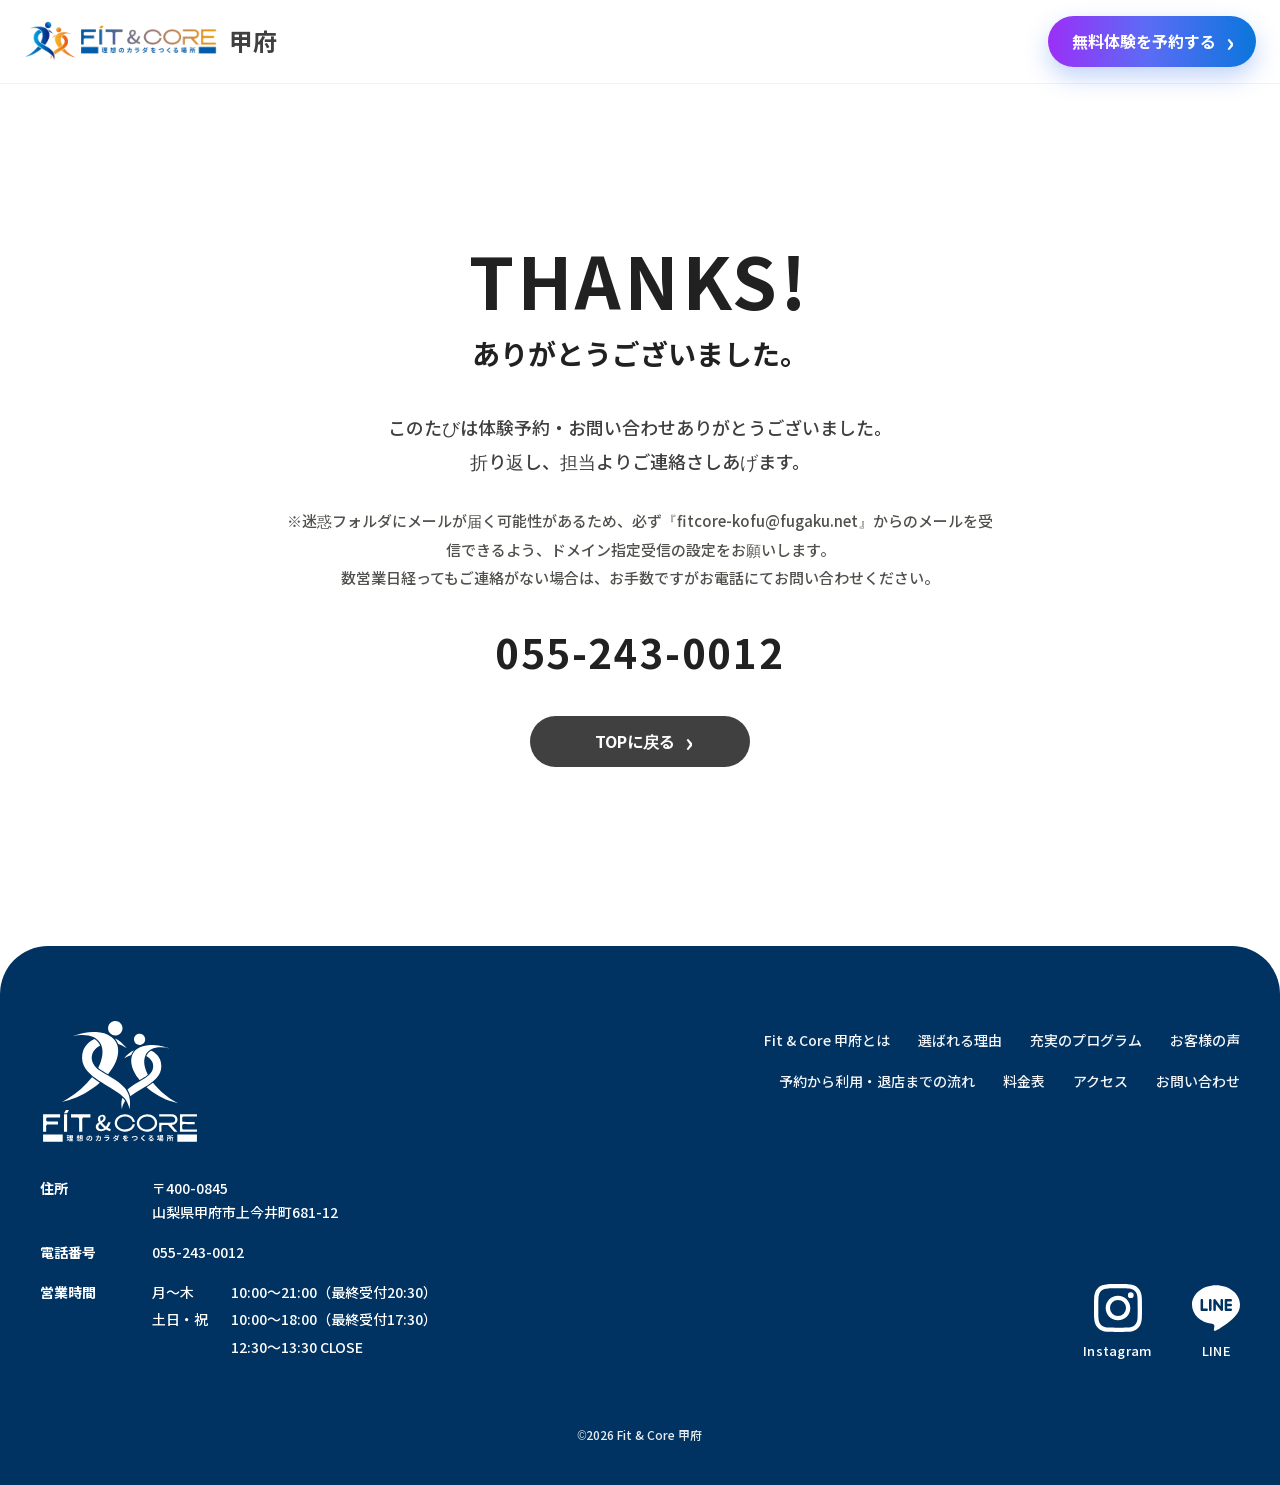
==== commit 3c4b988e: "フッターにInstagram・LINEのSNSリンクを追加 デザインに合わせたアイコン表示と、モバイルでは中央寄せになるよう調整。  Co-authored-by: Cursor <cursorage" ====
--- a/thanks.html
+++ b/thanks.html
@@ -9,7 +9,7 @@
 
   <link rel="preload" href="assets/fonts/noto-sans-jp-subset.woff2" as="font" type="font/woff2" crossorigin>
   <link rel="stylesheet" href="css/fonts.css?v=20260717c">
-  <link rel="stylesheet" href="css/style.min.css?v=20260721a">
+  <link rel="stylesheet" href="css/style.min.css?v=20260721c">
 </head>
 <body>
   <div class="site">
@@ -87,20 +87,36 @@
           </div>
         </dl>
       </div>
-      <nav class="footer__nav" aria-label="フッターナビゲーション">
-        <ul class="footer__nav-row">
-          <li><a href="index.html#about">Fit &amp; Core 甲府とは</a></li>
-          <li><a href="index.html#about">選ばれる理由</a></li>
-          <li><a href="index.html#program">充実のプログラム</a></li>
-          <li><a href="index.html#reviews">お客様の声</a></li>
+      <div class="footer__aside">
+        <nav class="footer__nav" aria-label="フッターナビゲーション">
+          <ul class="footer__nav-row">
+            <li><a href="index.html#about">Fit &amp; Core 甲府とは</a></li>
+            <li><a href="index.html#about">選ばれる理由</a></li>
+            <li><a href="index.html#program">充実のプログラム</a></li>
+            <li><a href="index.html#reviews">お客様の声</a></li>
+          </ul>
+          <ul class="footer__nav-row">
+            <li><a href="index.html#flow">予約から利用・退店までの流れ</a></li>
+            <li><a href="index.html#price-table">料金表</a></li>
+            <li><a href="index.html#access">アクセス</a></li>
+            <li><a href="index.html#contact">お問い合わせ</a></li>
+          </ul>
+        </nav>
+        <ul class="footer__sns" aria-label="SNS">
+          <li>
+            <a class="footer__sns-link" href="https://www.instagram.com/fit.core.kofu/" target="_blank" rel="noopener noreferrer">
+              <img class="footer__sns-icon" src="assets/images/icon-instagram.svg" alt="" width="48" height="48" loading="lazy" decoding="async">
+              <span class="footer__sns-label">Instagram</span>
+            </a>
+          </li>
+          <li>
+            <a class="footer__sns-link" href="https://lin.ee/ra7OqvO" target="_blank" rel="noopener noreferrer">
+              <img class="footer__sns-icon" src="assets/images/icon-line.svg" alt="" width="48" height="48" loading="lazy" decoding="async">
+              <span class="footer__sns-label">LINE</span>
+            </a>
+          </li>
         </ul>
-        <ul class="footer__nav-row">
-          <li><a href="index.html#flow">予約から利用・退店までの流れ</a></li>
-          <li><a href="index.html#price-table">料金表</a></li>
-          <li><a href="index.html#access">アクセス</a></li>
-          <li><a href="index.html#contact">お問い合わせ</a></li>
-        </ul>
-      </nav>
+      </div>
     </div>
     <p class="footer__copy">&copy;2026 Fit &amp; Core 甲府</p>
   </footer>
@@ -119,6 +135,6 @@
     </nav>
   </div>
 
-  <script src="js/main.js?v=20260717c" defer></script>
+  <script src="js/main.js?v=20260721b" defer></script>
 </body>
 </html>
--- a/css/style.min.css
+++ b/css/style.min.css
@@ -1 +1 @@
-:root{--color-primary:#025cad;--color-primary-dark:#003361;--color-primary-flow:#377fc1;--color-orange:#ef790f;--color-orange-accent:#f25d01;--color-orange-light:#ff9f49;--color-text:#404040;--color-text-muted:#51514d;--color-text-dark:#212121;--color-text-news:#364153;--color-bg:#ffffff;--color-bg-beige:#fefaf6;--color-bg-beige-2:#fdf9f6;--color-bg-blue-light:#f3f9ff;--color-bg-blue-wave:#b2d5f4;--color-bg-blue-soft:#d2e5f7;--color-star:#ef790f;--color-tag-bg:#f1f4fd;--color-tag-text:#7d9ee8;--color-required:#d64a3f;--color-input-bg:#f1f1f1;--color-dark-btn:#404040;--color-submit:#51514d;--font-sans:"Noto Sans JP",sans-serif;--site-max:1920px;--site-width:min(100vw, var(--site-max));--container:min(1200px, calc(100% - 48px));--radius-sm:12px;--radius-md:16px;--radius-lg:24px;--radius-pill:67px;--shadow-card:0 4px 24px rgba(2, 92, 173, 0.06)}*,::after,::before{box-sizing:border-box}picture{display:block}.hero__visual picture{width:100%;height:100%}.hero__decor picture{width:100%}.about__bg picture,.about__photos picture,.access__accent picture,.contact__bg picture,.facility__bg picture,.flow__bg picture,.pricing__bg picture,.programs__bg picture,.reviews__accents picture,.thanks__bg picture{display:contents}.campaign-banner picture,.facility-card picture,.pricing-campaign picture,.pricing-visit picture{width:100%}html{scroll-behavior:smooth;scroll-padding-top:96px}body{margin:0;font-family:var(--font-sans);font-size:16px;line-height:1.7;color:var(--color-text);background:#fff}.site{width:100%;max-width:var(--site-max);margin-inline:auto;overflow-x:hidden;background:var(--color-bg)}img{max-width:100%;height:auto;vertical-align:middle}a{color:inherit;text-decoration:none}ul{margin:0;padding:0;list-style:none}.container{width:var(--container);margin-inline:auto}.visually-hidden{position:absolute;width:1px;height:1px;padding:0;margin:-1px;overflow:hidden;clip:rect(0,0,0,0);white-space:nowrap;border:0}.btn{display:inline-flex;align-items:center;justify-content:center;gap:8px;font-family:var(--font-sans);font-weight:500;border:none;cursor:pointer;transition:opacity .2s,transform .2s}.btn:hover{opacity:.9}.btn__arrow{display:inline-flex;align-items:center;justify-content:center;flex-shrink:0;line-height:1}.btn__arrow::after{content:"›";font-size:1.55em;font-weight:700;line-height:1;transform:translateY(-.05em)}.btn--primary{background:linear-gradient(90deg,#9b2ff7 0,#5b6cf5 48%,#0a76dc 100%);color:#fff;border-radius:var(--radius-pill);box-shadow:0 10px 24px rgba(37,99,235,.28)}.btn--orange{background:var(--color-orange-accent);color:#fff;border-radius:var(--radius-pill)}.btn--dark{background:var(--color-dark-btn);color:#fff;border-radius:var(--radius-pill)}.btn--submit{background:var(--color-submit);color:#fff;border-radius:71px;min-width:296px;min-height:49px;font-size:14px;font-weight:700}.btn--sm{min-height:51px;padding:0 22px 0 24px;gap:10px;font-size:16px;font-weight:700}.btn--lg{min-height:77px;padding:0 40px;gap:12px;font-size:24px;font-weight:700}.btn--lg .btn__arrow::after{font-size:1.7em}.btn--sm .btn__arrow::after{font-size:1.6em}.hero .btn--lg{width:100%;max-width:420px;padding:0 36px 0 32px;justify-content:center}.hero .btn--lg .btn__arrow{margin-left:auto}.section-heading{margin-bottom:40px}.section-heading--center{display:flex;flex-direction:column;align-items:center;justify-content:flex-start;text-align:center}.section-heading--white .section-heading__title{color:#fff}.section-heading__dots{display:block;width:46px;height:10px;margin:0 0 16px;padding:0;position:relative;flex-shrink:0;line-height:0}.section-heading--center .section-heading__dots{margin-inline:auto}.section-heading__dots::before{content:"";display:block;width:10px;height:10px;border-radius:50%;background:var(--color-primary);box-shadow:18px 0 0 #ffcf21,36px 0 0 #ef9805}.section-heading__title{margin:0;font-size:clamp(1.5rem, 3vw, 2.25rem);font-weight:700;line-height:1.5;color:var(--color-text)}.section-heading--center .section-heading__title{width:fit-content;max-width:100%;margin-inline:auto;text-align:center}.section-heading__title--sm{font-size:clamp(1.25rem, 2.5vw, 2rem)}.section-heading__title--blue{color:var(--color-primary);font-size:clamp(1.75rem, 3vw, 2.5rem)}.section-heading--inline{margin-bottom:24px}.section{padding:80px 0}.header{position:sticky;top:0;z-index:100;background:rgba(255,255,255,.96);backdrop-filter:blur(8px);border-bottom:1px solid rgba(0,0,0,.05)}.header__inner{display:flex;align-items:center;justify-content:space-between;gap:16px;width:100%;max-width:none;min-height:83px;padding-inline:24px}.header__logo{display:flex;align-items:center;gap:12px}.header__logo img{width:auto;height:40px}.header__logo-sub{font-size:24px;font-weight:700;color:var(--color-text)}.header__menu-btn{display:none;position:relative;z-index:120;flex-direction:column;justify-content:center;gap:5px;width:44px;height:44px;padding:0;background:0 0;border:none;cursor:pointer}.header__menu-btn span{display:block;width:22px;height:2px;margin-inline:auto;background:var(--color-text);border-radius:1px;transition:transform .28s ease,opacity .2s ease;transform-origin:center}.header__overlay{display:none}.header__nav{display:none}.br-pc{display:inline}.hero{position:relative;overflow:hidden;background:#fff}.hero__visual{position:absolute;z-index:1;pointer-events:none}.hero__visual img{display:block;width:100%;height:100%;object-fit:cover;object-position:top center;border-radius:0}.hero__decor{position:absolute;left:0;right:0;bottom:0;z-index:3;pointer-events:none;line-height:0}.hero__wave{display:block;width:100%;height:auto}.hero__fade{position:absolute;z-index:2;pointer-events:none}.hero__bottom-fade{position:absolute;left:0;right:0;bottom:0;z-index:3;height:clamp(120px,20vw,220px);pointer-events:none;background:linear-gradient(to bottom,rgba(255,255,255,0) 0,rgba(255,255,255,.35) 35%,rgba(255,255,255,.75) 65%,rgba(255,255,255,.95) 85%,#fff 100%)}.hero__inner{position:relative;z-index:4}.hero__content{position:relative;width:100%}.hero__title{margin:0 0 20px;font-size:clamp(2.5rem, 5vw, 4.5rem);font-weight:700;line-height:1.25;color:var(--color-text);letter-spacing:.02em}.hero__lead{margin:0 0 36px;font-size:20px;font-weight:500;line-height:1.7;color:var(--color-text)}.hero__campaign{position:relative;width:100%;max-width:420px;margin-bottom:28px;padding-top:18px}.hero__campaign-note{position:absolute;top:0;left:50%;z-index:2;transform:translateX(-50%);display:inline-flex;align-items:center;justify-content:center;margin:0;padding:6px 18px;white-space:nowrap;font-size:15px;font-weight:700;line-height:1.4;color:var(--color-primary);background:#fff;border:1.5px solid var(--color-primary);border-radius:var(--radius-pill)}.hero__zeros{display:flex;align-items:stretch;gap:0;padding:28px 12px 22px;background:#fff;border:1px solid #e6e6e6;border-radius:20px;box-shadow:0 8px 28px rgba(64,64,64,.06)}.hero__zero{flex:1;display:flex;flex-direction:column;align-items:center;justify-content:center;text-align:center;padding:0 8px}.hero__zero+.hero__zero{border-left:1.5px dotted #cfcfcf}.hero__zero-label{margin:0 0 4px;font-size:15px;font-weight:700;line-height:1.4;color:var(--color-text)}.hero__zero-value{margin:0;font-size:18px;font-weight:700;color:var(--color-orange);line-height:1}.hero__zero-value span{font-size:clamp(2.75rem, 5vw, 3.75rem);font-family:Helvetica,Arial,"Noto Sans JP",sans-serif;font-weight:700;line-height:1;letter-spacing:-.02em}@media (min-width:1024px){.hero{min-height:980px}.hero__visual{top:0;right:0;left:45%;bottom:0;width:auto;height:auto}.hero__visual img{object-position:58% top}.hero__decor{width:100%;bottom:-38%}.hero__fade{top:0;bottom:0;left:45%;width:min(220px,16vw);background:linear-gradient(90deg,#fff 0,rgba(255,255,255,.85) 28%,rgba(255,255,255,.35) 62%,rgba(255,255,255,0) 100%)}.hero__bottom-fade{height:200px}.hero__inner{padding:56px 24px 140px;padding-left:max(24px,calc((var(--site-width) - 1512px)/ 2 + 80px))}.hero__content{max-width:520px;margin:0}.hero__title{font-size:64px}.hero__campaign-note{font-size:16px;padding:7px 22px}.hero__zeros{padding:32px 8px 24px}.hero__zero-label{font-size:16px}.hero__zero-value{font-size:20px}.hero__zero-value span{font-size:64px}}@media (max-width:1023px){.hero{min-height:auto;padding-bottom:0}.hero__visual{position:relative;width:100%;height:320px;margin-bottom:0;overflow:hidden}.hero__visual::after{content:"";position:absolute;left:0;right:0;bottom:0;z-index:2;height:clamp(120px,32vw,180px);pointer-events:none;background:linear-gradient(to bottom,rgba(255,255,255,0) 0,rgba(255,255,255,.25) 28%,rgba(255,255,255,.7) 58%,rgba(255,255,255,.95) 82%,#fff 100%)}.hero__decor{position:absolute;left:0;right:0;bottom:-18%}.hero__fade{display:none}.hero__bottom-fade{display:none}.hero__inner{padding:28px 24px 100px}.hero__campaign{max-width:none}.hero__campaign-note{font-size:13px;padding:5px 14px}.hero .btn--lg{max-width:none;font-size:18px;min-height:64px}}.campaign-banner{position:relative;z-index:5;padding:0 0 48px;margin-top:-200px;background:0 0}.campaign-banner__img{display:block;width:100%;max-width:900px;margin-inline:auto;border-radius:23px}@media (max-width:1023px){.campaign-banner{margin-top:-96px;padding:0 16px 32px}}.about{position:relative;overflow:hidden;background:#fff;padding-top:100px;padding-bottom:100px}.about__bg{position:absolute;inset:0;z-index:0;pointer-events:none}.about__bg img{position:absolute;left:0;top:2%;width:100%;height:auto;max-width:none}.about>.container{position:relative;z-index:1}.about__top{display:grid;grid-template-columns:minmax(280px,380px) 1fr;gap:64px 72px;align-items:start;margin-bottom:96px}.about__photos{position:relative;min-height:360px}.about__photo{border-radius:16px;object-fit:cover}.about__photo--1{position:relative;z-index:2;width:74%;box-shadow:0 12px 32px rgba(64,64,64,.12)}.about__photo--2{position:absolute;right:0;bottom:0;width:58%;box-shadow:0 12px 32px rgba(64,64,64,.12)}.about .section-heading{margin-bottom:0}.about .section-heading__dots{margin-bottom:24px}.about .section-heading__title{font-size:clamp(1.5rem, 2.6vw, 2rem);line-height:1.75}.about .section-heading__title::after{content:"";display:block;width:72px;height:5px;margin-top:28px;background:var(--color-primary);border-radius:3px}.about__text p{margin:28px 0 0;font-size:16px;font-weight:500;line-height:2;color:var(--color-text)}.about__text p+p{margin-top:20px}.feature-cards{display:grid;grid-template-columns:repeat(3,1fr);gap:32px}.feature-card{display:flex;flex-direction:column;align-items:center;padding:48px 28px 44px;text-align:center;background:#fffaf7;border-radius:20px}.feature-card__icon{display:flex;align-items:center;justify-content:center;width:72px;height:72px;margin-bottom:28px}.feature-card__icon img{display:block;width:100%;height:100%;object-fit:contain}.feature-card__title{margin:0;font-size:22px;font-weight:700;color:var(--color-text);line-height:1.4}.feature-card__title::after{content:"";display:block;width:56px;height:4px;margin:18px auto 0;background:var(--color-primary);border-radius:2px}.feature-card__text{margin:20px 0 0;font-size:15px;font-weight:500;color:var(--color-text-muted);line-height:1.8}.programs{position:relative;overflow:hidden;background:#fff;padding-top:clamp(140px,14vw,220px);padding-bottom:clamp(140px,14vw,220px);min-height:calc(var(--site-width) * 689 / 1512 + 120px)}.programs__bg{position:absolute;inset:0;z-index:0;pointer-events:none}.programs__bg img{position:absolute;left:0;top:0;width:100%;height:100%;max-width:none;object-fit:contain;object-position:center center}.programs .container{position:relative;z-index:1}.programs__intro{margin-bottom:0}.programs .section-heading{margin-bottom:56px}.programs__grid{display:grid;grid-template-columns:minmax(280px,1fr) minmax(320px,1.05fr);gap:48px 64px;align-items:center}.programs__catch{margin:0 0 20px;font-size:clamp(1.75rem, 3vw, 2.75rem);font-weight:700;color:var(--color-primary);line-height:1.35}.programs__catch::after{content:"";display:block;width:72px;height:5px;margin-top:18px;background:var(--color-orange-accent);border-radius:3px}.programs__lead p{margin:0;font-size:18px;font-weight:500;line-height:1.8;color:var(--color-text)}.program-tags{display:grid;grid-template-columns:1fr 1fr;gap:16px 18px}.program-tags li{display:flex;flex-direction:column;align-items:center;justify-content:center;min-height:88px;padding:18px 16px;font-size:18px;font-weight:700;color:var(--color-primary);text-align:center;line-height:1.4;background:#fff;border:1.5px solid #b7d4ef;border-radius:16px;box-shadow:none}.program-tags small{font-size:13px;font-weight:700}.facility{position:relative;overflow:hidden;background:#fff;padding-top:0;padding-bottom:120px}.facility__bg{position:absolute;inset:0;z-index:0;pointer-events:none}.facility__bg-wave{position:absolute;left:0;top:0;width:100%;height:auto;max-width:none;z-index:2}.facility__bg-fill{position:absolute;left:0;right:0;top:clamp(160px,22vw,280px);bottom:0;width:100%;height:auto;object-fit:cover;object-position:center top;max-width:none;z-index:1}.facility>.container{position:relative;z-index:1;padding-top:clamp(220px,30vw,360px)}.facility .section-heading--inline{margin-bottom:40px}.facility .section-heading__title--blue{font-size:clamp(1.75rem, 3vw, 2.25rem)}.facility .section-heading__title--blue::after{content:"";display:block;width:64px;height:5px;margin-top:14px;background:var(--color-primary);border-radius:3px}.facility__grid{display:grid;grid-template-columns:repeat(6,1fr);gap:24px}.facility-card{grid-column:span 2;margin:0;padding:14px;overflow:hidden;background:#fff;border-radius:20px;box-shadow:0 8px 24px rgba(2,92,173,.06)}.facility-card--large{grid-column:span 3}.facility-card img{display:block;width:100%;aspect-ratio:16/11;object-fit:cover;border-radius:12px}.facility-card--large img{aspect-ratio:16/10}.facility-card__body{padding:16px 4px 8px}.facility-card__name{margin:0 0 8px;font-size:16px;font-weight:700;color:var(--color-text);line-height:1.4}.facility-card__desc{margin:0;font-size:13px;font-weight:500;color:var(--color-text-muted);line-height:1.6}.reviews{position:relative;overflow:hidden;background:#fff;padding-top:120px;padding-bottom:120px}.reviews__accents{position:absolute;inset:0;z-index:0;pointer-events:none}.reviews__accent{position:absolute;display:block;width:min(440px,40vw);height:auto;max-width:none}.reviews__accent--left{left:-18%;top:48%;transform:translateY(-50%);width:min(520px,46vw)}.reviews__accent--right{right:-14%;top:48%;transform:translateY(-50%);width:min(480px,42vw)}.reviews>.container{position:relative;z-index:1}.reviews .section-heading{margin-bottom:48px}.reviews__grid{display:grid;grid-template-columns:repeat(2,1fr);gap:28px;margin-bottom:48px}.review-card{position:relative;padding:28px 32px 32px;background:#fffaf7;border-radius:16px;overflow:hidden}.review-card__head{display:flex;align-items:center;justify-content:space-between;gap:16px;margin-bottom:18px}.review-card__meta{display:inline-flex;align-items:center;gap:12px;font-size:20px;font-weight:700;color:var(--color-text);line-height:1.3}.review-card__meta::before{content:"";display:block;width:5px;height:1.15em;flex-shrink:0;background:var(--color-orange-accent);border-radius:2px}.review-card__stars{color:var(--color-star);font-size:20px;letter-spacing:2px;line-height:1}.review-card p{position:relative;z-index:1;margin:0;font-size:16px;font-weight:500;line-height:1.8;color:var(--color-text)}.reviews__action{text-align:center}.reviews__action .btn{min-width:280px;min-height:56px;padding:0 36px;font-size:18px;font-weight:700}.flow{padding:0}.flow__panel{position:relative;overflow:hidden;margin:0 24px;padding:120px 0;background:var(--color-primary-flow);border-radius:48px}.flow__bg{position:absolute;inset:0;z-index:0;pointer-events:none}.flow__bg img{position:absolute;left:0;top:0;width:100%;height:100%;max-width:none;object-fit:cover;object-position:center center}.flow__panel .container{position:relative;z-index:1}.flow__grid{display:grid;grid-template-columns:repeat(2,1fr);gap:16px}.flow-card{padding:32px;background:#fff;border-radius:var(--radius-md)}.flow-card__step{margin:0 0 8px;font-size:24px;font-weight:700;color:var(--color-orange-accent)}.flow-card__title{margin:0 0 12px;font-size:24px;font-weight:700;color:var(--color-primary)}.flow-card__text{margin:0;font-size:18px;font-weight:700;color:var(--color-primary);line-height:1.6}.pricing{position:relative;overflow:hidden;background:#fff;padding-top:clamp(100px,11vw,160px);padding-bottom:120px}.pricing__bg{position:absolute;inset:0;z-index:0;pointer-events:none}.pricing__bg-wave{position:absolute;left:0;top:clamp(72px,8vw,120px);width:100%;height:auto;max-width:none;z-index:1}.pricing__bg-fill{position:absolute;left:0;right:0;top:clamp(260px,32vw,420px);bottom:0;background:var(--color-bg-beige);z-index:0}.pricing .container{position:relative;z-index:1}.pricing .section-heading{margin-top:0;margin-bottom:40px}.pricing-campaign{display:block;position:relative;z-index:2;max-width:960px;margin:0 auto clamp(200px,26vw,360px);transition:opacity .2s ease,transform .2s ease}.pricing-campaign:hover{opacity:.96;transform:translateY(-2px)}.pricing-campaign__img{display:block;width:100%;height:auto;border-radius:24px}.pricing-visit{display:block;max-width:912px;margin:0 auto 48px;transition:opacity .2s ease,transform .2s ease}.pricing-visit:hover{opacity:.96;transform:translateY(-2px)}.pricing-visit__img{display:block;width:100%;height:auto}.yen{display:inline-block;font-size:.68em;font-weight:700;line-height:1;margin-left:.05em;transform:translateY(-.05em)}.price-cards{display:flex;flex-direction:column;gap:20px;max-width:912px;margin-inline:auto}.price-card{padding:28px 36px 32px;background:#fff;border:1px solid rgba(64,64,64,.08);border-radius:var(--radius-md);box-shadow:0 8px 28px rgba(64,64,64,.06)}.price-card__label{display:flex;align-items:center;gap:12px;margin:0 0 18px;font-size:22px;font-weight:700;color:#f68824;line-height:1.3}.price-card__label::before{content:"";display:block;width:5px;height:1.15em;flex-shrink:0;background:#f68824;border-radius:2px}.price-promo{display:flex;align-items:center;justify-content:space-between;gap:16px;margin-bottom:16px;padding:14px 22px;background:#f68824;border-radius:8px;color:#fff;font-size:16px;font-weight:700;line-height:1.4}.price-promo strong{font-size:1.35em;font-weight:700}.price-card__sub{margin:8px 0 12px;font-size:18px;font-weight:700;color:var(--color-text)}.price-row{display:flex;align-items:center;justify-content:space-between;gap:16px;padding:10px 4px;font-size:18px;font-weight:700;color:var(--color-text)}.price-row__value{font-size:20px;white-space:nowrap}.price-row__value em{font-style:normal;color:#f68824}.price-ticket{display:flex;align-items:center;gap:12px;padding:14px 4px;font-weight:700;color:var(--color-text)}.price-ticket__count{flex-shrink:0;font-size:18px}.price-pilates__line,.price-ticket__line{flex:1 1 auto;min-width:24px;height:0;border-top:2px dotted #cfcfcf}.price-ticket__unit{flex-shrink:0;padding:6px 12px;font-size:14px;color:var(--color-orange-accent);border:1.5px solid var(--color-orange-accent);border-radius:6px;white-space:nowrap}.price-ticket__total{flex-shrink:0;font-size:22px;white-space:nowrap}.price-pilates{display:flex;align-items:center;gap:12px;padding:14px 4px;font-weight:700;color:var(--color-text)}.price-pilates__count{flex-shrink:0;min-width:2.2em;font-size:18px}.price-badge{flex-shrink:0;display:inline-flex;align-items:center;justify-content:center;padding:4px 12px;font-size:13px;font-weight:700;line-height:1.3;border-radius:999px;white-space:nowrap}.price-badge--member{color:var(--color-primary);border:1.5px solid var(--color-primary);background:#fff}.price-badge--guest{color:#888;border:1.5px solid #bdbdbd;background:#fff}.price-pilates__time{flex-shrink:0;font-size:16px;white-space:nowrap}.price-pilates__price{flex-shrink:0;font-size:22px;white-space:nowrap}.access{position:relative;overflow:hidden;background:#fff;padding-top:100px;padding-bottom:120px}.access .section-heading{margin-bottom:56px}.access__grid{display:grid;grid-template-columns:1fr 1fr;gap:48px 56px;align-items:start}.access__map-col{position:relative;display:flex;flex-direction:column;align-items:center;gap:28px}.access__accent{position:absolute;left:-28%;top:8%;z-index:0;width:min(420px,70%);pointer-events:none;opacity:.55}.access__accent img{display:block;width:100%;height:auto}.access__map{position:relative;z-index:1;width:100%;overflow:hidden;border-radius:28px;aspect-ratio:1/1;background:#f3f3f3}.access__map iframe{display:block;width:100%;height:100%;border:0}.access__action{position:relative;z-index:1;text-align:center}.access__action .btn{min-width:240px;min-height:56px;padding:0 32px;font-size:18px;font-weight:700}.access__info{padding:36px 40px 40px;background:#fef8f4;border-radius:28px}.access__block{margin-bottom:28px}.access__block:last-of-type{margin-bottom:24px}.access__label{margin:0 0 10px;font-size:18px;font-weight:700;color:var(--color-orange-accent);line-height:1.4}.access__block p{margin:0;font-size:18px;font-weight:700;line-height:1.7;color:var(--color-text)}.access__contact{display:flex;flex-direction:column;align-items:flex-start;gap:12px}.access__line{display:inline-flex;align-items:center;justify-content:center;min-width:220px;min-height:48px;padding:10px 24px;font-size:16px;font-weight:700;color:#fff;background:#06c755;border-radius:var(--radius-pill);line-height:1.2;transition:opacity .2s ease,transform .2s ease}.access__line:hover{opacity:.92}.access__tel{display:inline-flex;align-items:center;justify-content:flex-start;padding:0;font-size:28px;font-weight:700;color:var(--color-text);background:0 0;border:none;border-radius:0;line-height:1.2}.access__hours{margin:0;display:flex;flex-direction:column;gap:6px}.access__hours-row{display:grid;grid-template-columns:5.5em 1fr;gap:12px 16px;align-items:baseline}.access__hours-row dd,.access__hours-row dt{margin:0;font-size:18px;font-weight:700;line-height:1.7;color:var(--color-text)}.access__hours-row dt{white-space:nowrap}.access__parking{margin:8px 0 0;font-size:20px;font-weight:700;color:var(--color-orange-accent);line-height:1.4}.news{padding-top:100px;padding-bottom:120px;background:#fff}.news .section-heading{margin-bottom:48px}.news-list{max-width:960px;margin-inline:auto;border-top:1px solid #e5e7eb}.news-item{border-bottom:1px solid #e5e7eb}.news-item__link{display:grid;grid-template-columns:140px minmax(0,1fr) auto;gap:24px;align-items:center;padding:28px 8px 28px 0;color:inherit}.news-item__link:hover .news-item__title{color:var(--color-primary)}.news-item__thumb{width:140px;height:100px;flex-shrink:0;border-radius:12px;background:url("data:image/svg+xml,%3Csvg xmlns='http://www.w3.org/2000/svg' viewBox='0 0 120 86' fill='none'%3E%3Crect width='120' height='86' rx='8' fill='%23e8e8e8'/%3E%3Cpath d='M18 62L42 34l18 18 14-16 28 26H18z' fill='%23cfcfcf'/%3E%3Ccircle cx='84' cy='26' r='8' fill='%23cfcfcf'/%3E%3C/svg%3E") center/cover no-repeat;background-color:#e8e8e8}.news-item__body{min-width:0;padding-right:8px}.news-item__meta{display:flex;align-items:center;gap:12px;margin-bottom:10px}.news-item__meta time{font-size:14px;font-weight:500;color:#6b7280}.news-item__tag{display:inline-flex;align-items:center;justify-content:center;padding:4px 14px;font-size:13px;font-weight:700;color:var(--color-tag-text);background:var(--color-tag-bg);border:1px solid #c5d4f5;border-radius:999px;line-height:1.3}.news-item__title{margin:0 0 8px;font-size:20px;font-weight:700;color:var(--color-text-dark);line-height:1.4}.news-item__excerpt{margin:0;font-size:14px;font-weight:500;color:#6b7280;line-height:1.6;white-space:nowrap;overflow:hidden;text-overflow:ellipsis}.news-item__more{position:relative;display:flex;align-items:center;justify-content:center;align-self:stretch;width:88px;flex-shrink:0;border-left:1px solid #e5e7eb}.news-item__more::after{content:"→";display:flex;align-items:center;justify-content:center;width:48px;height:48px;font-size:20px;font-weight:700;line-height:1;color:#fff;background:var(--color-primary);border-radius:50%}.news__action{margin-top:48px;text-align:center}.news__action .btn{min-width:280px;min-height:64px;padding:0 40px;font-size:22px;font-weight:700}.contact{position:relative;overflow:hidden;padding-top:clamp(140px,22vw,220px);padding-bottom:120px;background:#fff}.contact__bg{position:absolute;inset:0;z-index:0;pointer-events:none}.contact__bg-fill{position:absolute;left:0;right:0;top:calc(var(--site-width) * 366 / 1512 * .35);bottom:0;background:#fefaf6;z-index:0}.contact__bg-wave{position:absolute;left:0;top:0;display:block;width:100%;height:auto;max-width:none;z-index:1}.contact>.container{position:relative;z-index:1}.contact .section-heading{margin-bottom:48px}.contact .section-heading__title{font-size:clamp(1.35rem, 2.8vw, 2rem)}.contact-form{max-width:690px;margin-inline:auto;padding:48px 56px;background:#fff;border:1px solid rgba(64,64,64,.08);border-radius:24px;box-shadow:0 8px 32px rgba(64,64,64,.06)}.form-row{margin-bottom:24px}.form-row--split{display:grid;grid-template-columns:1fr 1fr;gap:16px}.form-field{display:block;margin-bottom:28px}.form-field__control{display:block;margin-top:10px}.form-field__control+.form-field__control{margin-top:12px}.form-field__label{display:flex;align-items:center;gap:10px;margin-bottom:10px;font-size:16px;font-weight:700;color:var(--color-text-dark)}.form-field__required{padding:3px 10px;font-size:12px;font-weight:700;color:#fff;background:#f28b8b;border-radius:6px;line-height:1.3}.form-field input,.form-field textarea,.form-field__control input{width:100%;padding:16px 18px;font-family:inherit;font-size:15px;color:var(--color-text-dark);background:var(--color-input-bg);border:none;border-radius:8px}.form-field input::placeholder,.form-field__control input::placeholder{color:#9a9a9a}.form-field textarea{resize:vertical;min-height:120px}.contact-form__embed-note{margin:8px 0 28px;font-size:15px;font-weight:500;color:#6b7280;text-align:center}.form-check{display:flex;align-items:center;gap:8px;margin-bottom:24px;font-size:16px;cursor:pointer}.form-check a{color:var(--color-primary);text-decoration:underline}.contact-form .btn--submit{display:flex;margin-inline:auto}.thanks{position:relative;overflow:hidden;background:#fff;padding-top:clamp(100px,12vw,160px);padding-bottom:clamp(120px,14vw,200px);min-height:calc(var(--site-width) * 689 / 1512 + 80px)}.thanks__bg{position:absolute;inset:0;z-index:0;pointer-events:none}.thanks__bg img{position:absolute;left:0;top:0;width:100%;height:100%;max-width:none;object-fit:contain;object-position:center center}.thanks .container{position:relative;z-index:1}.thanks__content{display:flex;flex-direction:column;align-items:center;text-align:center;max-width:720px;margin-inline:auto}.thanks__title{margin:0 0 12px;font-size:clamp(2.75rem, 6vw, 4.5rem);font-weight:700;line-height:1.15;letter-spacing:.04em;color:var(--color-text-dark)}.thanks__subtitle{margin:0 0 36px;font-size:clamp(1.35rem, 2.8vw, 1.75rem);font-weight:700;line-height:1.5;color:var(--color-text-dark)}.thanks__message{margin:0 0 28px;font-size:clamp(.95rem, 1.6vw, 1.125rem);font-weight:500;line-height:1.9;color:var(--color-text)}.thanks__note{margin:0 0 36px;font-size:clamp(.8125rem, 1.3vw, .9375rem);font-weight:500;line-height:1.9;color:var(--color-text-muted)}.thanks__tel{display:inline-block;margin:0 0 40px;font-size:clamp(1.75rem, 4vw, 2.5rem);font-weight:700;line-height:1.2;letter-spacing:.04em;color:var(--color-text-dark);transition:opacity .2s}.thanks__tel:hover{opacity:.75}.thanks__back{min-width:220px;padding-inline:36px 28px}.footer{background:var(--color-primary-dark);color:#fff;padding:72px 0 40px;border-radius:48px 48px 0 0}.footer__inner{display:flex;align-items:flex-start;justify-content:space-between;gap:48px 64px;padding-bottom:56px}.footer__brand{flex:0 1 520px;max-width:520px}.footer__logo{display:block;width:min(160px,42%);height:auto;margin-bottom:32px}.footer__info{margin:0;display:flex;flex-direction:column;gap:16px}.footer__info-row{display:grid;grid-template-columns:5.5em 1fr;gap:16px 24px;align-items:start}.footer__info-row dt{margin:0;font-size:14px;font-weight:700;line-height:1.7;white-space:nowrap}.footer__info-row dd{margin:0;font-size:14px;font-weight:500;line-height:1.7}.footer__info-row a{color:inherit}.footer__hours{gap:4px}.footer__hours .access__hours-row{grid-template-columns:4.8em 1fr;gap:4px 12px}.footer__hours .access__hours-row dd,.footer__hours .access__hours-row dt{font-size:14px;font-weight:500;color:inherit}.footer__nav{display:flex;flex-direction:column;align-items:flex-end;gap:14px;padding-top:8px;margin-left:auto}.footer__nav-row{display:flex;flex-wrap:wrap;justify-content:flex-end;gap:12px 28px}.footer__nav a{font-size:14px;font-weight:500;white-space:nowrap;opacity:.95}.footer__nav a:hover{opacity:1;text-decoration:underline}.footer__copy{margin:0;padding-top:8px;font-size:12px;font-weight:500;text-align:center;opacity:.9}@media (max-width:1024px){.about__top,.access__grid,.programs__grid{grid-template-columns:1fr}.about__photos{max-width:420px;min-height:300px;margin-inline:auto}.about__bg img{top:0}.programs{padding-top:100px;padding-bottom:120px;min-height:calc(var(--site-width) * 689 / 1512 + 80px)}.thanks{padding-top:80px;padding-bottom:120px;min-height:calc(var(--site-width) * 689 / 1512 + 60px)}.facility>.container{padding-top:clamp(180px,34vw,280px)}.facility__bg-fill{top:clamp(120px,24vw,200px)}.feature-cards{grid-template-columns:repeat(2,1fr)}.facility__grid{grid-template-columns:repeat(2,1fr)}.facility-card,.facility-card--large{grid-column:span 1}}@media (max-width:768px){:root{--container:calc(100% - 32px)}.br-pc{display:none}.section{padding:48px 0}.section-heading{margin-bottom:28px}.section-heading__title{font-size:clamp(1.25rem, 5.2vw, 1.6rem)}body.is-menu-open{overflow:hidden}.header{z-index:120}.header__inner{position:relative;z-index:2;min-height:64px;padding-inline:16px}.header__logo img{height:32px}.header__logo-sub{font-size:18px}.header__cta{display:none}.header__menu-btn{display:flex}.header--open .header__menu-btn span:first-child{transform:translateY(7px) rotate(45deg)}.header--open .header__menu-btn span:nth-child(2){opacity:0;transform:scaleX(0)}.header--open .header__menu-btn span:nth-child(3){transform:translateY(-7px) rotate(-45deg)}.header__overlay{display:block;position:fixed;inset:0;z-index:110;padding:88px 24px 40px;background:linear-gradient(180deg,rgba(255,255,255,.98) 0,rgba(254,250,246,.98) 100%);backdrop-filter:blur(18px);-webkit-backdrop-filter:blur(18px);opacity:0;visibility:hidden;pointer-events:none;transition:opacity .32s ease,visibility .32s ease;overflow-y:auto;-webkit-overflow-scrolling:touch}.header__overlay.is-open{opacity:1;visibility:visible;pointer-events:auto}.header__nav{position:relative;z-index:1;display:flex;flex-direction:column;align-items:stretch;justify-content:center;gap:4px;min-height:calc(100dvh - 128px);max-width:420px;width:100%;margin-inline:auto;opacity:0;transform:translateY(16px);transition:opacity .35s ease 40ms,transform .35s ease 40ms}.header__overlay.is-open .header__nav{opacity:1;transform:translateY(0)}.header__nav a:not(.btn){display:block;padding:16px 8px;font-size:18px;font-weight:700;line-height:1.4;color:var(--color-text);text-align:center;border-bottom:1px solid rgba(64,64,64,.08);opacity:0;transform:translateY(10px);transition:opacity .35s ease,transform .35s ease,color .2s ease}.header__overlay.is-open .header__nav a:not(.btn){opacity:1;transform:translateY(0)}.header__overlay.is-open .header__nav a:not(.btn):first-child{transition-delay:60ms}.header__overlay.is-open .header__nav a:not(.btn):nth-child(2){transition-delay:0.1s}.header__overlay.is-open .header__nav a:not(.btn):nth-child(3){transition-delay:0.14s}.header__overlay.is-open .header__nav a:not(.btn):nth-child(4){transition-delay:0.18s}.header__overlay.is-open .header__nav a:not(.btn):nth-child(5){transition-delay:0.22s}.header__overlay.is-open .header__nav a:not(.btn):nth-child(6){transition-delay:0.26s}.header__overlay.is-open .header__nav a:not(.btn):nth-child(7){transition-delay:0.3s}.header__nav a:not(.btn):focus-visible,.header__nav a:not(.btn):hover{color:var(--color-primary)}.header__nav-cta{margin-top:28px;width:100%;min-height:52px;font-size:16px;opacity:0;transform:translateY(10px);transition:opacity .35s ease .34s,transform .35s ease .34s}.header__overlay.is-open .header__nav-cta{opacity:1;transform:translateY(0)}.hero__visual{height:clamp(240px,62vw,300px)}.hero__visual::after{height:clamp(100px,30vw,140px)}.hero__fade{display:none}.hero__decor{bottom:-12%}.hero__bottom-fade{display:none}.hero__inner{padding:20px 16px 72px}.hero__title{font-size:clamp(2rem, 9vw, 2.6rem);margin-bottom:12px}.hero__lead{font-size:15px;margin-bottom:20px;line-height:1.7}.hero__campaign{margin-bottom:20px}.hero__campaign-note{font-size:11px;padding:4px 10px;white-space:nowrap;letter-spacing:.01em}.hero__zeros{display:flex;flex-direction:row;align-items:stretch;padding:18px 8px 16px}.hero__zero{flex:1 1 0;width:auto;min-width:0;padding:0 4px}.hero__zero+.hero__zero{border-left:1.5px dotted #cfcfcf;border-top:none;padding-top:0;margin-top:0}.hero__zero-label{font-size:11px}.hero__zero-value{font-size:14px}.hero__zero-value span{font-size:clamp(1.75rem, 9vw, 2.5rem)}.hero .btn--lg{width:100%;min-height:54px;font-size:16px}.campaign-banner{margin-top:-56px;padding:0 12px 28px}.campaign-banner__img{border-radius:16px}.about{padding-top:56px;padding-bottom:64px}.about__bg img{top:-4%;width:140%;left:-20%;opacity:.9}.about__top{gap:28px;margin-bottom:40px}.about__photos{min-height:220px;max-width:100%}.about__text p{font-size:14px;line-height:1.8}.feature-cards{grid-template-columns:1fr;gap:14px}.feature-card{padding:28px 20px 24px}.feature-card__title{font-size:18px}.feature-card__text{font-size:14px}.programs{padding-top:56px;padding-bottom:64px;min-height:0}.programs .section-heading{margin-bottom:clamp(120px,32vw,180px)}.programs__bg img{object-fit:cover;object-position:center top;min-height:220px;opacity:.95}.thanks{padding-top:64px;padding-bottom:80px;min-height:0}.thanks__bg img{object-fit:cover;object-position:center top;min-height:220px;opacity:.95}.thanks__title{margin-bottom:8px}.thanks__subtitle{margin-bottom:28px;font-size:1.25rem}.thanks__message{margin-bottom:24px;font-size:.9375rem}.thanks__note{margin-bottom:28px;font-size:.75rem}.thanks__tel{margin-bottom:32px;font-size:1.75rem}.thanks__back{width:100%;max-width:280px}.programs__catch{font-size:clamp(1.35rem, 6vw, 1.7rem)}.programs__lead p{font-size:15px}.program-tags{grid-template-columns:1fr;gap:10px}.program-tags li{min-height:68px;font-size:16px;padding:14px 12px}.facility{padding-bottom:64px}.facility>.container{padding-top:clamp(96px,26vw,140px)}.facility__bg-fill{top:clamp(64px,18vw,96px)}.facility__bg-wave{opacity:.95}.facility__grid{grid-template-columns:1fr;gap:14px}.facility-card,.facility-card--large{grid-column:auto;padding:10px}.reviews{padding-top:64px;padding-bottom:64px}.reviews__accent--left,.reviews__accent--right{width:52vw;opacity:.45}.reviews__accent--left{left:-30%;top:58%}.reviews__accent--right{right:-32%;top:42%}.reviews__grid{grid-template-columns:1fr;gap:14px}.review-card{padding:22px 18px 24px}.review-card__meta{font-size:16px}.review-card p{font-size:14px}.reviews__action .btn{width:100%;max-width:320px;min-width:0;min-height:52px;font-size:16px}.flow__panel{margin:0 12px;border-radius:20px;padding:56px 0}.flow__bg img{object-fit:cover;object-position:30% center}.flow__grid{grid-template-columns:1fr;gap:12px;padding-inline:4px}.flow-card{padding:22px 18px}.flow-card__step{font-size:16px}.flow-card__title{font-size:18px}.flow-card__text{font-size:14px;font-weight:500}.pricing{padding-top:clamp(56px,14vw,88px);padding-bottom:72px}.pricing__bg-wave{top:clamp(40px,10vw,64px);width:140%;left:-20%;opacity:.95}.pricing__bg-fill{top:clamp(160px,42vw,220px)}.pricing .section-heading{margin-top:0;margin-bottom:24px}.pricing-campaign{margin-bottom:clamp(100px,28vw,180px)}.pricing-campaign__img{border-radius:16px}.pricing-visit{max-width:912px;width:100%;margin-bottom:28px}.price-card{padding:20px 16px 22px;border-radius:14px}.price-card__label{font-size:17px;margin-bottom:14px}.price-promo{flex-direction:column;align-items:flex-start;gap:4px;padding:12px 14px;border-radius:8px;font-size:13px}.price-promo strong{font-size:1.2em}.price-row{flex-wrap:wrap;gap:4px 10px;font-size:14px;padding:8px 0}.price-row__value{font-size:15px;white-space:normal;text-align:right;margin-left:auto}.price-pilates,.price-ticket{flex-wrap:wrap;gap:8px;padding:10px 0}.price-pilates__line,.price-ticket__line{display:none}.price-ticket__unit{font-size:11px;padding:4px 8px}.price-pilates__price,.price-ticket__total{margin-left:auto;font-size:17px}.price-pilates__count{min-width:2em;font-size:15px}.price-badge{font-size:11px;padding:3px 8px}.yen{font-size:.65em}.access{padding-top:56px;padding-bottom:64px}.access__grid{grid-template-columns:1fr;gap:24px}.access .section-heading{margin-bottom:28px}.access__accent{left:-16%;top:-4%;width:min(240px,52%);opacity:.28}.access__map{border-radius:18px;aspect-ratio:4/3}.access__info{padding:24px 18px 28px;border-radius:18px}.access__label{font-size:15px}.access__block{margin-bottom:20px}.access__block p{font-size:14px}.access__contact{width:100%;gap:10px}.access__line{width:100%;min-width:0;min-height:46px;font-size:15px}.access__tel{width:auto;font-size:22px;padding:0}.access__hours-row{grid-template-columns:4.8em 1fr;gap:6px 12px}.access__hours-row dd,.access__hours-row dt{font-size:14px}.access__parking{font-size:16px}.access__action .btn{width:100%;max-width:none;min-height:52px;font-size:16px}.news{padding-top:56px;padding-bottom:64px}.news .section-heading{margin-bottom:24px}.news-item__link{grid-template-columns:76px minmax(0,1fr);grid-template-areas:"thumb body" "more more";gap:12px;padding:18px 0}.news-item__thumb{grid-area:thumb;width:76px;height:58px}.news-item__body{grid-area:body;padding-right:0}.news-item__more{grid-area:more;width:100%;border-left:none;border-top:none;padding-top:4px;justify-content:flex-end}.news-item__more::after{width:34px;height:34px;font-size:15px}.news-item__title{font-size:15px}.news-item__excerpt{font-size:12px}.news__action{margin-top:32px}.news__action .btn{min-width:0;width:100%;max-width:320px;min-height:52px;font-size:16px}.contact{padding-top:clamp(96px,28vw,140px);padding-bottom:72px}.contact .section-heading{margin-bottom:24px}.contact .section-heading__title{font-size:clamp(1.15rem, 4.8vw, 1.45rem)}.contact__bg-wave{width:130%;left:-15%}.contact-form{padding:28px 16px;border-radius:16px}.form-field{margin-bottom:22px}.form-field__label{font-size:14px}.form-field input,.form-field__control input{padding:14px 14px;font-size:15px}.contact-form__embed-note{font-size:13px;margin-bottom:20px}.form-check{font-size:14px;align-items:flex-start}.contact-form .btn--submit{width:100%;min-width:0;max-width:100%;min-height:52px;font-size:15px}.footer{padding:48px 0 28px;border-radius:24px 24px 0 0}.footer__inner{flex-direction:column;gap:28px;padding-bottom:28px}.footer__brand{flex:none;max-width:none;width:100%}.footer__logo{width:min(120px,46%);margin-inline:auto;margin-bottom:20px}.footer__info-row{grid-template-columns:4.8em 1fr;gap:8px 14px}.footer__info-row dd,.footer__info-row dt{font-size:13px}.footer__nav{align-items:flex-start;margin-left:0;padding-top:0;width:100%;gap:14px}.footer__nav-row{flex-direction:column;align-items:flex-start;justify-content:flex-start;gap:10px}.footer__nav a{font-size:14px;white-space:normal}.footer__copy{font-size:11px}.btn--lg{width:100%;min-height:52px;font-size:16px}.form-row--split{grid-template-columns:1fr}}@media (min-width:1025px){.programs .section-heading{margin-bottom:clamp(100px,10vw,160px)}.facility>.container{padding-top:clamp(20px,2.2vw,36px)}}@media (prefers-reduced-motion:no-preference){.reveal{opacity:0;transform:translate3d(0,28px,0);transition:opacity .75s cubic-bezier(.22, 1, .36, 1),transform .75s cubic-bezier(.22, 1, .36, 1);will-change:opacity,transform}.reveal--left{transform:translate3d(-32px,0,0)}.reveal--right{transform:translate3d(32px,0,0)}.reveal--soft{transform:translate3d(0,16px,0) scale(.985)}.reveal.is-visible{opacity:1;transform:none}.reveal[data-delay="1"]{transition-delay:80ms}.reveal[data-delay="2"]{transition-delay:0.16s}.reveal[data-delay="3"]{transition-delay:0.24s}.reveal[data-delay="4"]{transition-delay:0.32s}.reveal[data-delay="5"]{transition-delay:0.4s}.reveal[data-delay="6"]{transition-delay:0.48s}.reveal[data-delay="7"]{transition-delay:0.56s}.hero .btn--lg,.hero__campaign,.hero__lead,.hero__title{opacity:0;transform:translate3d(0,20px,0);transition:opacity .8s cubic-bezier(.22, 1, .36, 1),transform .8s cubic-bezier(.22, 1, .36, 1)}.hero__lead{transition-delay:0.1s}.hero__campaign{transition-delay:0.2s}.hero .btn--lg{transition-delay:0.32s}.is-ready .hero .btn--lg,.is-ready .hero__campaign,.is-ready .hero__lead,.is-ready .hero__title{opacity:1;transform:none}.facility-card,.feature-card,.flow-card,.news-item__link,.price-card,.program-tags li,.review-card{transition:transform .35s cubic-bezier(.22, 1, .36, 1),box-shadow .35s ease,opacity .75s cubic-bezier(.22, 1, .36, 1)}.facility-card:hover,.feature-card:hover,.flow-card:hover,.price-card:hover,.review-card:hover{transform:translateY(-4px)}.program-tags li:hover{transform:translateY(-3px)}.news-item__link:hover{transform:translateX(4px)}.btn{transition:transform .25s cubic-bezier(.22, 1, .36, 1),opacity .25s ease,background-color .25s ease,box-shadow .25s ease}.btn:hover{transform:translateY(-2px)}.btn:active{transform:translateY(0)}}@media (prefers-reduced-motion:reduce){.hero .btn--lg,.hero__campaign,.hero__lead,.hero__title,.reveal{opacity:1!important;transform:none!important;transition:none!important}}+:root{--color-primary:#025cad;--color-primary-dark:#003361;--color-primary-flow:#377fc1;--color-orange:#ef790f;--color-orange-accent:#f25d01;--color-orange-light:#ff9f49;--color-text:#404040;--color-text-muted:#51514d;--color-text-dark:#212121;--color-text-news:#364153;--color-bg:#ffffff;--color-bg-beige:#fefaf6;--color-bg-beige-2:#fdf9f6;--color-bg-blue-light:#f3f9ff;--color-bg-blue-wave:#b2d5f4;--color-bg-blue-soft:#d2e5f7;--color-star:#ef790f;--color-tag-bg:#f1f4fd;--color-tag-text:#7d9ee8;--color-required:#d64a3f;--color-input-bg:#f1f1f1;--color-dark-btn:#404040;--color-submit:#51514d;--font-sans:"Noto Sans JP",sans-serif;--site-max:1920px;--site-width:min(100vw, var(--site-max));--container:min(1200px, calc(100% - 48px));--radius-sm:12px;--radius-md:16px;--radius-lg:24px;--radius-pill:67px;--shadow-card:0 4px 24px rgba(2, 92, 173, 0.06)}*,::after,::before{box-sizing:border-box}picture{display:block}.hero__visual picture{width:100%;height:100%}.hero__decor picture{width:100%}.about__bg picture,.about__photos picture,.access__accent picture,.contact__bg picture,.facility__bg picture,.flow__bg picture,.pricing__bg picture,.programs__bg picture,.reviews__accents picture,.thanks__bg picture{display:contents}.campaign-banner picture,.facility-card picture,.pricing-campaign picture,.pricing-visit picture{width:100%}html{scroll-behavior:smooth;scroll-padding-top:96px}body{margin:0;font-family:var(--font-sans);font-size:16px;line-height:1.7;color:var(--color-text);background:#fff}.site{width:100%;max-width:var(--site-max);margin-inline:auto;overflow-x:hidden;background:var(--color-bg)}img{max-width:100%;height:auto;vertical-align:middle}a{color:inherit;text-decoration:none}ul{margin:0;padding:0;list-style:none}.container{width:var(--container);margin-inline:auto}.visually-hidden{position:absolute;width:1px;height:1px;padding:0;margin:-1px;overflow:hidden;clip:rect(0,0,0,0);white-space:nowrap;border:0}.btn{display:inline-flex;align-items:center;justify-content:center;gap:8px;font-family:var(--font-sans);font-weight:500;border:none;cursor:pointer;transition:opacity .2s,transform .2s}.btn:hover{opacity:.9}.btn__arrow{display:inline-flex;align-items:center;justify-content:center;flex-shrink:0;line-height:1}.btn__arrow::after{content:"›";font-size:1.55em;font-weight:700;line-height:1;transform:translateY(-.05em)}.btn--primary{background:linear-gradient(90deg,#9b2ff7 0,#5b6cf5 48%,#0a76dc 100%);color:#fff;border-radius:var(--radius-pill);box-shadow:0 10px 24px rgba(37,99,235,.28)}.btn--orange{background:var(--color-orange-accent);color:#fff;border-radius:var(--radius-pill)}.btn--dark{background:var(--color-dark-btn);color:#fff;border-radius:var(--radius-pill)}.btn--submit{background:var(--color-submit);color:#fff;border-radius:71px;min-width:296px;min-height:49px;font-size:14px;font-weight:700}.btn--sm{min-height:51px;padding:0 22px 0 24px;gap:10px;font-size:16px;font-weight:700}.btn--lg{min-height:77px;padding:0 40px;gap:12px;font-size:24px;font-weight:700}.btn--lg .btn__arrow::after{font-size:1.7em}.btn--sm .btn__arrow::after{font-size:1.6em}.hero .btn--lg{width:100%;max-width:420px;padding:0 36px 0 32px;justify-content:center}.hero .btn--lg .btn__arrow{margin-left:auto}.section-heading{margin-bottom:40px}.section-heading--center{display:flex;flex-direction:column;align-items:center;justify-content:flex-start;text-align:center}.section-heading--white .section-heading__title{color:#fff}.section-heading__dots{display:block;width:46px;height:10px;margin:0 0 16px;padding:0;position:relative;flex-shrink:0;line-height:0}.section-heading--center .section-heading__dots{margin-inline:auto}.section-heading__dots::before{content:"";display:block;width:10px;height:10px;border-radius:50%;background:var(--color-primary);box-shadow:18px 0 0 #ffcf21,36px 0 0 #ef9805}.section-heading__title{margin:0;font-size:clamp(1.5rem, 3vw, 2.25rem);font-weight:700;line-height:1.5;color:var(--color-text)}.section-heading--center .section-heading__title{width:fit-content;max-width:100%;margin-inline:auto;text-align:center}.section-heading__title--sm{font-size:clamp(1.25rem, 2.5vw, 2rem)}.section-heading__title--blue{color:var(--color-primary);font-size:clamp(1.75rem, 3vw, 2.5rem)}.section-heading--inline{margin-bottom:24px}.section{padding:80px 0}.header{position:sticky;top:0;z-index:100;background:rgba(255,255,255,.96);backdrop-filter:blur(8px);border-bottom:1px solid rgba(0,0,0,.05)}.header__inner{display:flex;align-items:center;justify-content:space-between;gap:16px;width:100%;max-width:none;min-height:83px;padding-inline:24px}.header__logo{display:flex;align-items:center;gap:12px}.header__logo img{width:auto;height:40px}.header__logo-sub{font-size:24px;font-weight:700;color:var(--color-text)}.header__menu-btn{display:none;position:relative;z-index:120;flex-direction:column;justify-content:center;gap:5px;width:44px;height:44px;padding:0;background:0 0;border:none;cursor:pointer}.header__menu-btn span{display:block;width:22px;height:2px;margin-inline:auto;background:var(--color-text);border-radius:1px;transition:transform .28s ease,opacity .2s ease;transform-origin:center}.header__overlay{display:none}.header__nav{display:none}.br-pc{display:inline}.hero{position:relative;overflow:hidden;background:#fff}.hero__visual{position:absolute;z-index:1;pointer-events:none}.hero__visual img{display:block;width:100%;height:100%;object-fit:cover;object-position:top center;border-radius:0}.hero__decor{position:absolute;left:0;right:0;bottom:0;z-index:3;pointer-events:none;line-height:0}.hero__wave{display:block;width:100%;height:auto}.hero__fade{position:absolute;z-index:2;pointer-events:none}.hero__bottom-fade{position:absolute;left:0;right:0;bottom:0;z-index:3;height:clamp(120px,20vw,220px);pointer-events:none;background:linear-gradient(to bottom,rgba(255,255,255,0) 0,rgba(255,255,255,.35) 35%,rgba(255,255,255,.75) 65%,rgba(255,255,255,.95) 85%,#fff 100%)}.hero__inner{position:relative;z-index:4}.hero__content{position:relative;width:100%}.hero__title{margin:0 0 20px;font-size:clamp(2.5rem, 5vw, 4.5rem);font-weight:700;line-height:1.25;color:var(--color-text);letter-spacing:.02em}.hero__lead{margin:0 0 36px;font-size:20px;font-weight:500;line-height:1.7;color:var(--color-text)}.hero__campaign{position:relative;width:100%;max-width:420px;margin-bottom:28px;padding-top:18px}.hero__campaign-note{position:absolute;top:0;left:50%;z-index:2;transform:translateX(-50%);display:inline-flex;align-items:center;justify-content:center;margin:0;padding:6px 18px;white-space:nowrap;font-size:15px;font-weight:700;line-height:1.4;color:var(--color-primary);background:#fff;border:1.5px solid var(--color-primary);border-radius:var(--radius-pill)}.hero__zeros{display:flex;align-items:stretch;gap:0;padding:28px 12px 22px;background:#fff;border:1px solid #e6e6e6;border-radius:20px;box-shadow:0 8px 28px rgba(64,64,64,.06)}.hero__zero{flex:1;display:flex;flex-direction:column;align-items:center;justify-content:center;text-align:center;padding:0 8px}.hero__zero+.hero__zero{border-left:1.5px dotted #cfcfcf}.hero__zero-label{margin:0 0 4px;font-size:15px;font-weight:700;line-height:1.4;color:var(--color-text)}.hero__zero-value{margin:0;font-size:18px;font-weight:700;color:var(--color-orange);line-height:1}.hero__zero-value span{font-size:clamp(2.75rem, 5vw, 3.75rem);font-family:Helvetica,Arial,"Noto Sans JP",sans-serif;font-weight:700;line-height:1;letter-spacing:-.02em}@media (min-width:1024px){.hero{min-height:980px}.hero__visual{top:0;right:0;left:45%;bottom:0;width:auto;height:auto}.hero__visual img{object-position:58% top}.hero__decor{width:100%;bottom:-38%}.hero__fade{top:0;bottom:0;left:45%;width:min(220px,16vw);background:linear-gradient(90deg,#fff 0,rgba(255,255,255,.85) 28%,rgba(255,255,255,.35) 62%,rgba(255,255,255,0) 100%)}.hero__bottom-fade{height:200px}.hero__inner{padding:56px 24px 140px;padding-left:max(24px,calc((var(--site-width) - 1512px)/ 2 + 80px))}.hero__content{max-width:520px;margin:0}.hero__title{font-size:64px}.hero__campaign-note{font-size:16px;padding:7px 22px}.hero__zeros{padding:32px 8px 24px}.hero__zero-label{font-size:16px}.hero__zero-value{font-size:20px}.hero__zero-value span{font-size:64px}}@media (max-width:1023px){.hero{min-height:auto;padding-bottom:0}.hero__visual{position:relative;width:100%;height:320px;margin-bottom:0;overflow:hidden}.hero__visual::after{content:"";position:absolute;left:0;right:0;bottom:0;z-index:2;height:clamp(120px,32vw,180px);pointer-events:none;background:linear-gradient(to bottom,rgba(255,255,255,0) 0,rgba(255,255,255,.25) 28%,rgba(255,255,255,.7) 58%,rgba(255,255,255,.95) 82%,#fff 100%)}.hero__decor{position:absolute;left:0;right:0;bottom:-18%}.hero__fade{display:none}.hero__bottom-fade{display:none}.hero__inner{padding:28px 24px 100px}.hero__campaign{max-width:none}.hero__campaign-note{font-size:13px;padding:5px 14px}.hero .btn--lg{max-width:none;font-size:18px;min-height:64px}}.campaign-banner{position:relative;z-index:5;padding:0 0 48px;margin-top:-200px;background:0 0}.campaign-banner__img{display:block;width:100%;max-width:900px;margin-inline:auto;border-radius:23px}@media (max-width:1023px){.campaign-banner{margin-top:-96px;padding:0 16px 32px}}.about{position:relative;overflow:hidden;background:#fff;padding-top:100px;padding-bottom:100px}.about__bg{position:absolute;inset:0;z-index:0;pointer-events:none}.about__bg img{position:absolute;left:0;top:2%;width:100%;height:auto;max-width:none}.about>.container{position:relative;z-index:1}.about__top{display:grid;grid-template-columns:minmax(280px,380px) 1fr;gap:64px 72px;align-items:start;margin-bottom:96px}.about__photos{position:relative;min-height:360px}.about__photo{border-radius:16px;object-fit:cover}.about__photo--1{position:relative;z-index:2;width:74%;box-shadow:0 12px 32px rgba(64,64,64,.12)}.about__photo--2{position:absolute;right:0;bottom:0;width:58%;box-shadow:0 12px 32px rgba(64,64,64,.12)}.about .section-heading{margin-bottom:0}.about .section-heading__dots{margin-bottom:24px}.about .section-heading__title{font-size:clamp(1.5rem, 2.6vw, 2rem);line-height:1.75}.about .section-heading__title::after{content:"";display:block;width:72px;height:5px;margin-top:28px;background:var(--color-primary);border-radius:3px}.about__text p{margin:28px 0 0;font-size:16px;font-weight:500;line-height:2;color:var(--color-text)}.about__text p+p{margin-top:20px}.feature-cards{display:grid;grid-template-columns:repeat(3,1fr);gap:32px}.feature-card{display:flex;flex-direction:column;align-items:center;padding:48px 28px 44px;text-align:center;background:#fffaf7;border-radius:20px}.feature-card__icon{display:flex;align-items:center;justify-content:center;width:72px;height:72px;margin-bottom:28px}.feature-card__icon img{display:block;width:100%;height:100%;object-fit:contain}.feature-card__title{margin:0;font-size:22px;font-weight:700;color:var(--color-text);line-height:1.4}.feature-card__title::after{content:"";display:block;width:56px;height:4px;margin:18px auto 0;background:var(--color-primary);border-radius:2px}.feature-card__text{margin:20px 0 0;font-size:15px;font-weight:500;color:var(--color-text-muted);line-height:1.8}.programs{position:relative;overflow:hidden;background:#fff;padding-top:clamp(140px,14vw,220px);padding-bottom:clamp(140px,14vw,220px);min-height:calc(var(--site-width) * 689 / 1512 + 120px)}.programs__bg{position:absolute;inset:0;z-index:0;pointer-events:none}.programs__bg img{position:absolute;left:0;top:0;width:100%;height:100%;max-width:none;object-fit:contain;object-position:center center}.programs .container{position:relative;z-index:1}.programs__intro{margin-bottom:0}.programs .section-heading{margin-bottom:56px}.programs__grid{display:grid;grid-template-columns:minmax(280px,1fr) minmax(320px,1.05fr);gap:48px 64px;align-items:center}.programs__catch{margin:0 0 20px;font-size:clamp(1.75rem, 3vw, 2.75rem);font-weight:700;color:var(--color-primary);line-height:1.35}.programs__catch::after{content:"";display:block;width:72px;height:5px;margin-top:18px;background:var(--color-orange-accent);border-radius:3px}.programs__lead p{margin:0;font-size:18px;font-weight:500;line-height:1.8;color:var(--color-text)}.program-tags{display:grid;grid-template-columns:1fr 1fr;gap:16px 18px}.program-tags li{display:flex;flex-direction:column;align-items:center;justify-content:center;min-height:88px;padding:18px 16px;font-size:18px;font-weight:700;color:var(--color-primary);text-align:center;line-height:1.4;background:#fff;border:1.5px solid #b7d4ef;border-radius:16px;box-shadow:none}.program-tags small{font-size:13px;font-weight:700}.facility{position:relative;overflow:hidden;background:#fff;padding-top:0;padding-bottom:120px}.facility__bg{position:absolute;inset:0;z-index:0;pointer-events:none}.facility__bg-wave{position:absolute;left:0;top:0;width:100%;height:auto;max-width:none;z-index:2}.facility__bg-fill{position:absolute;left:0;right:0;top:clamp(160px,22vw,280px);bottom:0;width:100%;height:auto;object-fit:cover;object-position:center top;max-width:none;z-index:1}.facility>.container{position:relative;z-index:1;padding-top:clamp(220px,30vw,360px)}.facility .section-heading--inline{margin-bottom:40px}.facility .section-heading__title--blue{font-size:clamp(1.75rem, 3vw, 2.25rem)}.facility .section-heading__title--blue::after{content:"";display:block;width:64px;height:5px;margin-top:14px;background:var(--color-primary);border-radius:3px}.facility__grid{display:grid;grid-template-columns:repeat(6,1fr);gap:24px}.facility-card{grid-column:span 2;margin:0;padding:14px;overflow:hidden;background:#fff;border-radius:20px;box-shadow:0 8px 24px rgba(2,92,173,.06)}.facility-card--large{grid-column:span 3}.facility-card img{display:block;width:100%;aspect-ratio:16/11;object-fit:cover;border-radius:12px}.facility-card--large img{aspect-ratio:16/10}.facility-card__body{padding:16px 4px 8px}.facility-card__name{margin:0 0 8px;font-size:16px;font-weight:700;color:var(--color-text);line-height:1.4}.facility-card__desc{margin:0;font-size:13px;font-weight:500;color:var(--color-text-muted);line-height:1.6}.reviews{position:relative;overflow:hidden;background:#fff;padding-top:120px;padding-bottom:120px}.reviews__accents{position:absolute;inset:0;z-index:0;pointer-events:none}.reviews__accent{position:absolute;display:block;width:min(440px,40vw);height:auto;max-width:none}.reviews__accent--left{left:-18%;top:48%;transform:translateY(-50%);width:min(520px,46vw)}.reviews__accent--right{right:-14%;top:48%;transform:translateY(-50%);width:min(480px,42vw)}.reviews>.container{position:relative;z-index:1}.reviews .section-heading{margin-bottom:48px}.reviews__grid{display:grid;grid-template-columns:repeat(2,1fr);gap:28px;margin-bottom:48px}.review-card{position:relative;padding:28px 32px 32px;background:#fffaf7;border-radius:16px;overflow:hidden}.review-card__head{display:flex;align-items:center;justify-content:space-between;gap:16px;margin-bottom:18px}.review-card__meta{display:inline-flex;align-items:center;gap:12px;font-size:20px;font-weight:700;color:var(--color-text);line-height:1.3}.review-card__meta::before{content:"";display:block;width:5px;height:1.15em;flex-shrink:0;background:var(--color-orange-accent);border-radius:2px}.review-card__stars{color:var(--color-star);font-size:20px;letter-spacing:2px;line-height:1}.review-card p{position:relative;z-index:1;margin:0;font-size:16px;font-weight:500;line-height:1.8;color:var(--color-text)}.reviews__action{text-align:center}.reviews__action .btn{min-width:280px;min-height:56px;padding:0 36px;font-size:18px;font-weight:700}.flow{padding:0}.flow__panel{position:relative;overflow:hidden;margin:0 24px;padding:120px 0;background:var(--color-primary-flow);border-radius:48px}.flow__bg{position:absolute;inset:0;z-index:0;pointer-events:none}.flow__bg img{position:absolute;left:0;top:0;width:100%;height:100%;max-width:none;object-fit:cover;object-position:center center}.flow__panel .container{position:relative;z-index:1}.flow__grid{display:grid;grid-template-columns:repeat(2,1fr);gap:16px}.flow-card{padding:32px;background:#fff;border-radius:var(--radius-md)}.flow-card__step{margin:0 0 8px;font-size:24px;font-weight:700;color:var(--color-orange-accent)}.flow-card__title{margin:0 0 12px;font-size:24px;font-weight:700;color:var(--color-primary)}.flow-card__text{margin:0;font-size:18px;font-weight:700;color:var(--color-primary);line-height:1.6}.pricing{position:relative;overflow:hidden;background:#fff;padding-top:clamp(100px,11vw,160px);padding-bottom:120px}.pricing__bg{position:absolute;inset:0;z-index:0;pointer-events:none}.pricing__bg-wave{position:absolute;left:0;top:clamp(72px,8vw,120px);width:100%;height:auto;max-width:none;z-index:1}.pricing__bg-fill{position:absolute;left:0;right:0;top:clamp(260px,32vw,420px);bottom:0;background:var(--color-bg-beige);z-index:0}.pricing .container{position:relative;z-index:1}.pricing .section-heading{margin-top:0;margin-bottom:40px}.pricing-campaign{display:block;position:relative;z-index:2;max-width:960px;margin:0 auto clamp(200px,26vw,360px);transition:opacity .2s ease,transform .2s ease}.pricing-campaign:hover{opacity:.96;transform:translateY(-2px)}.pricing-campaign__img{display:block;width:100%;height:auto;border-radius:24px}.pricing-visit{display:block;max-width:912px;margin:0 auto 48px;transition:opacity .2s ease,transform .2s ease}.pricing-visit:hover{opacity:.96;transform:translateY(-2px)}.pricing-visit__img{display:block;width:100%;height:auto}.yen{display:inline-block;font-size:.68em;font-weight:700;line-height:1;margin-left:.05em;transform:translateY(-.05em)}.price-cards{display:flex;flex-direction:column;gap:20px;max-width:912px;margin-inline:auto}.price-card{padding:28px 36px 32px;background:#fff;border:1px solid rgba(64,64,64,.08);border-radius:var(--radius-md);box-shadow:0 8px 28px rgba(64,64,64,.06)}.price-card__label{display:flex;align-items:center;gap:12px;margin:0 0 18px;font-size:22px;font-weight:700;color:#f68824;line-height:1.3}.price-card__label::before{content:"";display:block;width:5px;height:1.15em;flex-shrink:0;background:#f68824;border-radius:2px}.price-promo{display:flex;align-items:center;justify-content:space-between;gap:16px;margin-bottom:16px;padding:14px 22px;background:#f68824;border-radius:8px;color:#fff;font-size:16px;font-weight:700;line-height:1.4}.price-promo strong{font-size:1.35em;font-weight:700}.price-card__sub{margin:8px 0 12px;font-size:18px;font-weight:700;color:var(--color-text)}.price-row{display:flex;align-items:center;justify-content:space-between;gap:16px;padding:10px 4px;font-size:18px;font-weight:700;color:var(--color-text)}.price-row__value{font-size:20px;white-space:nowrap}.price-row__value em{font-style:normal;color:#f68824}.price-ticket{display:flex;align-items:center;gap:12px;padding:14px 4px;font-weight:700;color:var(--color-text)}.price-ticket__count{flex-shrink:0;font-size:18px}.price-pilates__line,.price-ticket__line{flex:1 1 auto;min-width:24px;height:0;border-top:2px dotted #cfcfcf}.price-ticket__unit{flex-shrink:0;padding:6px 12px;font-size:14px;color:var(--color-orange-accent);border:1.5px solid var(--color-orange-accent);border-radius:6px;white-space:nowrap}.price-ticket__total{flex-shrink:0;font-size:22px;white-space:nowrap}.price-pilates{display:flex;align-items:center;gap:12px;padding:14px 4px;font-weight:700;color:var(--color-text)}.price-pilates__count{flex-shrink:0;min-width:2.2em;font-size:18px}.price-badge{flex-shrink:0;display:inline-flex;align-items:center;justify-content:center;padding:4px 12px;font-size:13px;font-weight:700;line-height:1.3;border-radius:999px;white-space:nowrap}.price-badge--member{color:var(--color-primary);border:1.5px solid var(--color-primary);background:#fff}.price-badge--guest{color:#888;border:1.5px solid #bdbdbd;background:#fff}.price-pilates__time{flex-shrink:0;font-size:16px;white-space:nowrap}.price-pilates__price{flex-shrink:0;font-size:22px;white-space:nowrap}.access{position:relative;overflow:hidden;background:#fff;padding-top:100px;padding-bottom:120px}.access .section-heading{margin-bottom:56px}.access__grid{display:grid;grid-template-columns:1fr 1fr;gap:48px 56px;align-items:start}.access__map-col{position:relative;display:flex;flex-direction:column;align-items:center;gap:28px}.access__accent{position:absolute;left:-28%;top:8%;z-index:0;width:min(420px,70%);pointer-events:none;opacity:.55}.access__accent img{display:block;width:100%;height:auto}.access__map{position:relative;z-index:1;width:100%;overflow:hidden;border-radius:28px;aspect-ratio:1/1;background:#f3f3f3}.access__map iframe{display:block;width:100%;height:100%;border:0}.access__action{position:relative;z-index:1;text-align:center}.access__action .btn{min-width:240px;min-height:56px;padding:0 32px;font-size:18px;font-weight:700}.access__info{padding:36px 40px 40px;background:#fef8f4;border-radius:28px}.access__block{margin-bottom:28px}.access__block:last-of-type{margin-bottom:24px}.access__label{margin:0 0 10px;font-size:18px;font-weight:700;color:var(--color-orange-accent);line-height:1.4}.access__block p{margin:0;font-size:18px;font-weight:700;line-height:1.7;color:var(--color-text)}.access__contact{display:flex;flex-direction:column;align-items:flex-start;gap:12px}.access__line{display:inline-flex;align-items:center;justify-content:center;min-width:220px;min-height:48px;padding:10px 24px;font-size:16px;font-weight:700;color:#fff;background:#06c755;border-radius:var(--radius-pill);line-height:1.2;transition:opacity .2s ease,transform .2s ease}.access__line:hover{opacity:.92}.access__tel{display:inline-flex;align-items:center;justify-content:flex-start;padding:0;font-size:28px;font-weight:700;color:var(--color-text);background:0 0;border:none;border-radius:0;line-height:1.2}.access__hours{margin:0;display:flex;flex-direction:column;gap:6px}.access__hours-row{display:grid;grid-template-columns:5.5em 1fr;gap:12px 16px;align-items:baseline}.access__hours-row dd,.access__hours-row dt{margin:0;font-size:18px;font-weight:700;line-height:1.7;color:var(--color-text)}.access__hours-row dt{white-space:nowrap}.access__parking{margin:8px 0 0;font-size:20px;font-weight:700;color:var(--color-orange-accent);line-height:1.4}.news{padding-top:100px;padding-bottom:120px;background:#fff}.news .section-heading{margin-bottom:48px}.news-list{max-width:960px;margin-inline:auto;border-top:1px solid #e5e7eb}.news-item{border-bottom:1px solid #e5e7eb}.news-item__link{display:grid;grid-template-columns:140px minmax(0,1fr) auto;gap:24px;align-items:center;padding:28px 8px 28px 0;color:inherit}.news-item__link:hover .news-item__title{color:var(--color-primary)}.news-item__thumb{width:140px;height:100px;flex-shrink:0;border-radius:12px;background:url("data:image/svg+xml,%3Csvg xmlns='http://www.w3.org/2000/svg' viewBox='0 0 120 86' fill='none'%3E%3Crect width='120' height='86' rx='8' fill='%23e8e8e8'/%3E%3Cpath d='M18 62L42 34l18 18 14-16 28 26H18z' fill='%23cfcfcf'/%3E%3Ccircle cx='84' cy='26' r='8' fill='%23cfcfcf'/%3E%3C/svg%3E") center/cover no-repeat;background-color:#e8e8e8}.news-item__body{min-width:0;padding-right:8px}.news-item__meta{display:flex;align-items:center;gap:12px;margin-bottom:10px}.news-item__meta time{font-size:14px;font-weight:500;color:#6b7280}.news-item__tag{display:inline-flex;align-items:center;justify-content:center;padding:4px 14px;font-size:13px;font-weight:700;color:var(--color-tag-text);background:var(--color-tag-bg);border:1px solid #c5d4f5;border-radius:999px;line-height:1.3}.news-item__title{margin:0 0 8px;font-size:20px;font-weight:700;color:var(--color-text-dark);line-height:1.4}.news-item__excerpt{margin:0;font-size:14px;font-weight:500;color:#6b7280;line-height:1.6;white-space:nowrap;overflow:hidden;text-overflow:ellipsis}.news-item__more{position:relative;display:flex;align-items:center;justify-content:center;align-self:stretch;width:88px;flex-shrink:0;border-left:1px solid #e5e7eb}.news-item__more::after{content:"→";display:flex;align-items:center;justify-content:center;width:48px;height:48px;font-size:20px;font-weight:700;line-height:1;color:#fff;background:var(--color-primary);border-radius:50%}.news__action{margin-top:48px;text-align:center}.news__action .btn{min-width:280px;min-height:64px;padding:0 40px;font-size:22px;font-weight:700}.contact{position:relative;overflow:hidden;padding-top:clamp(140px,22vw,220px);padding-bottom:120px;background:#fff}.contact__bg{position:absolute;inset:0;z-index:0;pointer-events:none}.contact__bg-fill{position:absolute;left:0;right:0;top:calc(var(--site-width) * 366 / 1512 * .35);bottom:0;background:#fefaf6;z-index:0}.contact__bg-wave{position:absolute;left:0;top:0;display:block;width:100%;height:auto;max-width:none;z-index:1}.contact>.container{position:relative;z-index:1}.contact .section-heading{margin-bottom:48px}.contact .section-heading__title{font-size:clamp(1.35rem, 2.8vw, 2rem)}.contact-form{max-width:690px;margin-inline:auto;padding:48px 56px;background:#fff;border:1px solid rgba(64,64,64,.08);border-radius:24px;box-shadow:0 8px 32px rgba(64,64,64,.06)}.form-row{margin-bottom:24px}.form-row--split{display:grid;grid-template-columns:1fr 1fr;gap:16px}.form-field{display:block;margin-bottom:28px}.form-field__control{display:block;margin-top:10px}.form-field__control+.form-field__control{margin-top:12px}.form-field__label{display:flex;align-items:center;gap:10px;margin-bottom:10px;font-size:16px;font-weight:700;color:var(--color-text-dark)}.form-field__required{padding:3px 10px;font-size:12px;font-weight:700;color:#fff;background:#f28b8b;border-radius:6px;line-height:1.3}.form-field input,.form-field textarea,.form-field__control input{width:100%;padding:16px 18px;font-family:inherit;font-size:15px;color:var(--color-text-dark);background:var(--color-input-bg);border:none;border-radius:8px}.form-field input::placeholder,.form-field__control input::placeholder{color:#9a9a9a}.form-field textarea{resize:vertical;min-height:120px}.contact-form__embed-note{margin:8px 0 28px;font-size:15px;font-weight:500;color:#6b7280;text-align:center}.form-check{display:flex;align-items:center;gap:8px;margin-bottom:24px;font-size:16px;cursor:pointer}.form-check a{color:var(--color-primary);text-decoration:underline}.contact-form .btn--submit{display:flex;margin-inline:auto}.thanks{position:relative;overflow:hidden;background:#fff;padding-top:clamp(100px,12vw,160px);padding-bottom:clamp(120px,14vw,200px);min-height:calc(var(--site-width) * 689 / 1512 + 80px)}.thanks__bg{position:absolute;inset:0;z-index:0;pointer-events:none}.thanks__bg img{position:absolute;left:0;top:0;width:100%;height:100%;max-width:none;object-fit:contain;object-position:center center}.thanks .container{position:relative;z-index:1}.thanks__content{display:flex;flex-direction:column;align-items:center;text-align:center;max-width:720px;margin-inline:auto}.thanks__title{margin:0 0 12px;font-size:clamp(2.75rem, 6vw, 4.5rem);font-weight:700;line-height:1.15;letter-spacing:.04em;color:var(--color-text-dark)}.thanks__subtitle{margin:0 0 36px;font-size:clamp(1.35rem, 2.8vw, 1.75rem);font-weight:700;line-height:1.5;color:var(--color-text-dark)}.thanks__message{margin:0 0 28px;font-size:clamp(.95rem, 1.6vw, 1.125rem);font-weight:500;line-height:1.9;color:var(--color-text)}.thanks__note{margin:0 0 36px;font-size:clamp(.8125rem, 1.3vw, .9375rem);font-weight:500;line-height:1.9;color:var(--color-text-muted)}.thanks__tel{display:inline-block;margin:0 0 40px;font-size:clamp(1.75rem, 4vw, 2.5rem);font-weight:700;line-height:1.2;letter-spacing:.04em;color:var(--color-text-dark);transition:opacity .2s}.thanks__tel:hover{opacity:.75}.thanks__back{min-width:220px;padding-inline:36px 28px}.footer{background:var(--color-primary-dark);color:#fff;padding:72px 0 40px;border-radius:48px 48px 0 0}.footer__inner{display:flex;align-items:flex-start;justify-content:space-between;gap:48px 64px;padding-bottom:56px}.footer__brand{flex:0 1 520px;max-width:520px}.footer__logo{display:block;width:min(160px,42%);height:auto;margin-bottom:32px}.footer__info{margin:0;display:flex;flex-direction:column;gap:16px}.footer__info-row{display:grid;grid-template-columns:5.5em 1fr;gap:16px 24px;align-items:start}.footer__info-row dt{margin:0;font-size:14px;font-weight:700;line-height:1.7;white-space:nowrap}.footer__info-row dd{margin:0;font-size:14px;font-weight:500;line-height:1.7}.footer__info-row a{color:inherit}.footer__hours{gap:4px}.footer__hours .access__hours-row{grid-template-columns:4.8em 1fr;gap:4px 12px}.footer__hours .access__hours-row dd,.footer__hours .access__hours-row dt{font-size:14px;font-weight:500;color:inherit}.footer__nav{display:flex;flex-direction:column;align-items:flex-end;gap:14px;padding-top:8px}.footer__aside{display:flex;flex-direction:column;align-items:flex-end;align-self:stretch;gap:48px;margin-left:auto}.footer__nav-row{display:flex;flex-wrap:wrap;justify-content:flex-end;gap:12px 28px}.footer__nav a{font-size:14px;font-weight:500;white-space:nowrap;opacity:.95}.footer__nav a:hover{opacity:1;text-decoration:underline}.footer__sns{display:flex;align-items:flex-start;justify-content:flex-end;gap:40px;margin:auto 0 0;padding:0;list-style:none}.footer__sns-link{display:flex;flex-direction:column;align-items:center;gap:10px;color:#fff;transition:opacity .2s}.footer__sns-link:hover{opacity:.85}.footer__sns-icon{display:block;width:48px;height:48px}.footer__sns-label{font-size:13px;font-weight:500;line-height:1.4;letter-spacing:.02em}.footer__copy{margin:0;padding-top:8px;font-size:12px;font-weight:500;text-align:center;opacity:.9}@media (max-width:1024px){.about__top,.access__grid,.programs__grid{grid-template-columns:1fr}.about__photos{max-width:420px;min-height:300px;margin-inline:auto}.about__bg img{top:0}.programs{padding-top:100px;padding-bottom:120px;min-height:calc(var(--site-width) * 689 / 1512 + 80px)}.thanks{padding-top:80px;padding-bottom:120px;min-height:calc(var(--site-width) * 689 / 1512 + 60px)}.facility>.container{padding-top:clamp(180px,34vw,280px)}.facility__bg-fill{top:clamp(120px,24vw,200px)}.feature-cards{grid-template-columns:repeat(2,1fr)}.facility__grid{grid-template-columns:repeat(2,1fr)}.facility-card,.facility-card--large{grid-column:span 1}}@media (max-width:768px){:root{--container:calc(100% - 32px)}.br-pc{display:none}.section{padding:48px 0}.section-heading{margin-bottom:28px}.section-heading__title{font-size:clamp(1.25rem, 5.2vw, 1.6rem)}body.is-menu-open{overflow:hidden}.header{z-index:120}.header__inner{position:relative;z-index:2;min-height:64px;padding-inline:16px}.header__logo img{height:32px}.header__logo-sub{font-size:18px}.header__cta{display:none}.header__menu-btn{display:flex}.header--open .header__menu-btn span:first-child{transform:translateY(7px) rotate(45deg)}.header--open .header__menu-btn span:nth-child(2){opacity:0;transform:scaleX(0)}.header--open .header__menu-btn span:nth-child(3){transform:translateY(-7px) rotate(-45deg)}.header__overlay{display:block;position:fixed;inset:0;z-index:110;padding:88px 24px 40px;background:linear-gradient(180deg,rgba(255,255,255,.98) 0,rgba(254,250,246,.98) 100%);backdrop-filter:blur(18px);-webkit-backdrop-filter:blur(18px);opacity:0;visibility:hidden;pointer-events:none;transition:opacity .32s ease,visibility .32s ease;overflow-y:auto;-webkit-overflow-scrolling:touch}.header__overlay.is-open{opacity:1;visibility:visible;pointer-events:auto}.header__nav{position:relative;z-index:1;display:flex;flex-direction:column;align-items:stretch;justify-content:center;gap:4px;min-height:calc(100dvh - 128px);max-width:420px;width:100%;margin-inline:auto;opacity:0;transform:translateY(16px);transition:opacity .35s ease 40ms,transform .35s ease 40ms}.header__overlay.is-open .header__nav{opacity:1;transform:translateY(0)}.header__nav a:not(.btn){display:block;padding:16px 8px;font-size:18px;font-weight:700;line-height:1.4;color:var(--color-text);text-align:center;border-bottom:1px solid rgba(64,64,64,.08);opacity:0;transform:translateY(10px);transition:opacity .35s ease,transform .35s ease,color .2s ease}.header__overlay.is-open .header__nav a:not(.btn){opacity:1;transform:translateY(0)}.header__overlay.is-open .header__nav a:not(.btn):first-child{transition-delay:60ms}.header__overlay.is-open .header__nav a:not(.btn):nth-child(2){transition-delay:0.1s}.header__overlay.is-open .header__nav a:not(.btn):nth-child(3){transition-delay:0.14s}.header__overlay.is-open .header__nav a:not(.btn):nth-child(4){transition-delay:0.18s}.header__overlay.is-open .header__nav a:not(.btn):nth-child(5){transition-delay:0.22s}.header__overlay.is-open .header__nav a:not(.btn):nth-child(6){transition-delay:0.26s}.header__overlay.is-open .header__nav a:not(.btn):nth-child(7){transition-delay:0.3s}.header__nav a:not(.btn):focus-visible,.header__nav a:not(.btn):hover{color:var(--color-primary)}.header__nav-cta{margin-top:28px;width:100%;min-height:52px;font-size:16px;opacity:0;transform:translateY(10px);transition:opacity .35s ease .34s,transform .35s ease .34s}.header__overlay.is-open .header__nav-cta{opacity:1;transform:translateY(0)}.hero__visual{height:clamp(240px,62vw,300px)}.hero__visual::after{height:clamp(100px,30vw,140px)}.hero__fade{display:none}.hero__decor{bottom:-12%}.hero__bottom-fade{display:none}.hero__inner{padding:20px 16px 72px}.hero__title{font-size:clamp(2rem, 9vw, 2.6rem);margin-bottom:12px}.hero__lead{font-size:15px;margin-bottom:20px;line-height:1.7}.hero__campaign{margin-bottom:20px}.hero__campaign-note{font-size:11px;padding:4px 10px;white-space:nowrap;letter-spacing:.01em}.hero__zeros{display:flex;flex-direction:row;align-items:stretch;padding:18px 8px 16px}.hero__zero{flex:1 1 0;width:auto;min-width:0;padding:0 4px}.hero__zero+.hero__zero{border-left:1.5px dotted #cfcfcf;border-top:none;padding-top:0;margin-top:0}.hero__zero-label{font-size:11px}.hero__zero-value{font-size:14px}.hero__zero-value span{font-size:clamp(1.75rem, 9vw, 2.5rem)}.hero .btn--lg{width:100%;min-height:54px;font-size:16px}.campaign-banner{margin-top:-56px;padding:0 12px 28px}.campaign-banner__img{border-radius:16px}.about{padding-top:56px;padding-bottom:64px}.about__bg img{top:-4%;width:140%;left:-20%;opacity:.9}.about__top{gap:28px;margin-bottom:40px}.about__photos{min-height:220px;max-width:100%}.about__text p{font-size:14px;line-height:1.8}.feature-cards{grid-template-columns:1fr;gap:14px}.feature-card{padding:28px 20px 24px}.feature-card__title{font-size:18px}.feature-card__text{font-size:14px}.programs{padding-top:56px;padding-bottom:64px;min-height:0}.programs .section-heading{margin-bottom:clamp(120px,32vw,180px)}.programs__bg img{object-fit:cover;object-position:center top;min-height:220px;opacity:.95}.thanks{padding-top:64px;padding-bottom:80px;min-height:0}.thanks__bg img{object-fit:cover;object-position:center top;min-height:220px;opacity:.95}.thanks__title{margin-bottom:8px}.thanks__subtitle{margin-bottom:28px;font-size:1.25rem}.thanks__message{margin-bottom:24px;font-size:.9375rem}.thanks__note{margin-bottom:28px;font-size:.75rem}.thanks__tel{margin-bottom:32px;font-size:1.75rem}.thanks__back{width:100%;max-width:280px}.programs__catch{font-size:clamp(1.35rem, 6vw, 1.7rem)}.programs__lead p{font-size:15px}.program-tags{grid-template-columns:1fr;gap:10px}.program-tags li{min-height:68px;font-size:16px;padding:14px 12px}.facility{padding-bottom:64px}.facility>.container{padding-top:clamp(96px,26vw,140px)}.facility__bg-fill{top:clamp(64px,18vw,96px)}.facility__bg-wave{opacity:.95}.facility__grid{grid-template-columns:1fr;gap:14px}.facility-card,.facility-card--large{grid-column:auto;padding:10px}.reviews{padding-top:64px;padding-bottom:64px}.reviews__accent--left,.reviews__accent--right{width:52vw;opacity:.45}.reviews__accent--left{left:-30%;top:58%}.reviews__accent--right{right:-32%;top:42%}.reviews__grid{grid-template-columns:1fr;gap:14px}.review-card{padding:22px 18px 24px}.review-card__meta{font-size:16px}.review-card p{font-size:14px}.reviews__action .btn{width:100%;max-width:320px;min-width:0;min-height:52px;font-size:16px}.flow__panel{margin:0 12px;border-radius:20px;padding:56px 0}.flow__bg img{object-fit:cover;object-position:30% center}.flow__grid{grid-template-columns:1fr;gap:12px;padding-inline:4px}.flow-card{padding:22px 18px}.flow-card__step{font-size:16px}.flow-card__title{font-size:18px}.flow-card__text{font-size:14px;font-weight:500}.pricing{padding-top:clamp(56px,14vw,88px);padding-bottom:72px}.pricing__bg-wave{top:clamp(40px,10vw,64px);width:140%;left:-20%;opacity:.95}.pricing__bg-fill{top:clamp(160px,42vw,220px)}.pricing .section-heading{margin-top:0;margin-bottom:24px}.pricing-campaign{margin-bottom:clamp(100px,28vw,180px)}.pricing-campaign__img{border-radius:16px}.pricing-visit{max-width:912px;width:100%;margin-bottom:28px}.price-card{padding:20px 16px 22px;border-radius:14px}.price-card__label{font-size:17px;margin-bottom:14px}.price-promo{flex-direction:column;align-items:flex-start;gap:4px;padding:12px 14px;border-radius:8px;font-size:13px}.price-promo strong{font-size:1.2em}.price-row{flex-wrap:wrap;gap:4px 10px;font-size:14px;padding:8px 0}.price-row__value{font-size:15px;white-space:normal;text-align:right;margin-left:auto}.price-pilates,.price-ticket{flex-wrap:wrap;gap:8px;padding:10px 0}.price-pilates__line,.price-ticket__line{display:none}.price-ticket__unit{font-size:11px;padding:4px 8px}.price-pilates__price,.price-ticket__total{margin-left:auto;font-size:17px}.price-pilates__count{min-width:2em;font-size:15px}.price-badge{font-size:11px;padding:3px 8px}.yen{font-size:.65em}.access{padding-top:56px;padding-bottom:64px}.access__grid{grid-template-columns:1fr;gap:24px}.access .section-heading{margin-bottom:28px}.access__accent{left:-16%;top:-4%;width:min(240px,52%);opacity:.28}.access__map{border-radius:18px;aspect-ratio:4/3}.access__info{padding:24px 18px 28px;border-radius:18px}.access__label{font-size:15px}.access__block{margin-bottom:20px}.access__block p{font-size:14px}.access__contact{width:100%;gap:10px}.access__line{width:100%;min-width:0;min-height:46px;font-size:15px}.access__tel{width:auto;font-size:22px;padding:0}.access__hours-row{grid-template-columns:4.8em 1fr;gap:6px 12px}.access__hours-row dd,.access__hours-row dt{font-size:14px}.access__parking{font-size:16px}.access__action .btn{width:100%;max-width:none;min-height:52px;font-size:16px}.news{padding-top:56px;padding-bottom:64px}.news .section-heading{margin-bottom:24px}.news-item__link{grid-template-columns:76px minmax(0,1fr);grid-template-areas:"thumb body" "more more";gap:12px;padding:18px 0}.news-item__thumb{grid-area:thumb;width:76px;height:58px}.news-item__body{grid-area:body;padding-right:0}.news-item__more{grid-area:more;width:100%;border-left:none;border-top:none;padding-top:4px;justify-content:flex-end}.news-item__more::after{width:34px;height:34px;font-size:15px}.news-item__title{font-size:15px}.news-item__excerpt{font-size:12px}.news__action{margin-top:32px}.news__action .btn{min-width:0;width:100%;max-width:320px;min-height:52px;font-size:16px}.contact{padding-top:clamp(96px,28vw,140px);padding-bottom:72px}.contact .section-heading{margin-bottom:24px}.contact .section-heading__title{font-size:clamp(1.15rem, 4.8vw, 1.45rem)}.contact__bg-wave{width:130%;left:-15%}.contact-form{padding:28px 16px;border-radius:16px}.form-field{margin-bottom:22px}.form-field__label{font-size:14px}.form-field input,.form-field__control input{padding:14px 14px;font-size:15px}.contact-form__embed-note{font-size:13px;margin-bottom:20px}.form-check{font-size:14px;align-items:flex-start}.contact-form .btn--submit{width:100%;min-width:0;max-width:100%;min-height:52px;font-size:15px}.footer{padding:48px 0 28px;border-radius:24px 24px 0 0}.footer__inner{flex-direction:column;gap:28px;padding-bottom:28px}.footer__brand{flex:none;max-width:none;width:100%}.footer__logo{width:min(120px,46%);margin-inline:auto;margin-bottom:20px}.footer__info-row{grid-template-columns:4.8em 1fr;gap:8px 14px}.footer__info-row dd,.footer__info-row dt{font-size:13px}.footer__aside{align-items:flex-start;margin-left:0;width:100%;gap:28px}.footer__nav{align-items:flex-start;padding-top:0;width:100%;gap:14px}.footer__nav-row{flex-direction:column;align-items:flex-start;justify-content:flex-start;gap:10px}.footer__nav a{font-size:14px;white-space:normal}.footer__sns{justify-content:center;width:100%;margin-top:0;gap:32px}.footer__sns-icon{width:40px;height:40px}.footer__sns-label{font-size:12px}.footer__copy{font-size:11px}.btn--lg{width:100%;min-height:52px;font-size:16px}.form-row--split{grid-template-columns:1fr}}@media (min-width:1025px){.programs .section-heading{margin-bottom:clamp(100px,10vw,160px)}.facility>.container{padding-top:clamp(20px,2.2vw,36px)}}@media (prefers-reduced-motion:no-preference){.reveal{opacity:0;transform:translate3d(0,28px,0);transition:opacity .75s cubic-bezier(.22, 1, .36, 1),transform .75s cubic-bezier(.22, 1, .36, 1);will-change:opacity,transform}.reveal--left{transform:translate3d(-32px,0,0)}.reveal--right{transform:translate3d(32px,0,0)}.reveal--soft{transform:translate3d(0,16px,0) scale(.985)}.reveal.is-visible{opacity:1;transform:none}.reveal[data-delay="1"]{transition-delay:80ms}.reveal[data-delay="2"]{transition-delay:0.16s}.reveal[data-delay="3"]{transition-delay:0.24s}.reveal[data-delay="4"]{transition-delay:0.32s}.reveal[data-delay="5"]{transition-delay:0.4s}.reveal[data-delay="6"]{transition-delay:0.48s}.reveal[data-delay="7"]{transition-delay:0.56s}.hero .btn--lg,.hero__campaign,.hero__lead,.hero__title{opacity:0;transform:translate3d(0,20px,0);transition:opacity .8s cubic-bezier(.22, 1, .36, 1),transform .8s cubic-bezier(.22, 1, .36, 1)}.hero__lead{transition-delay:0.1s}.hero__campaign{transition-delay:0.2s}.hero .btn--lg{transition-delay:0.32s}.is-ready .hero .btn--lg,.is-ready .hero__campaign,.is-ready .hero__lead,.is-ready .hero__title{opacity:1;transform:none}.facility-card,.feature-card,.flow-card,.news-item__link,.price-card,.program-tags li,.review-card{transition:transform .35s cubic-bezier(.22, 1, .36, 1),box-shadow .35s ease,opacity .75s cubic-bezier(.22, 1, .36, 1)}.facility-card:hover,.feature-card:hover,.flow-card:hover,.price-card:hover,.review-card:hover{transform:translateY(-4px)}.program-tags li:hover{transform:translateY(-3px)}.news-item__link:hover{transform:translateX(4px)}.btn{transition:transform .25s cubic-bezier(.22, 1, .36, 1),opacity .25s ease,background-color .25s ease,box-shadow .25s ease}.btn:hover{transform:translateY(-2px)}.btn:active{transform:translateY(0)}}@media (prefers-reduced-motion:reduce){.hero .btn--lg,.hero__campaign,.hero__lead,.hero__title,.reveal{opacity:1!important;transform:none!important;transition:none!important}}
